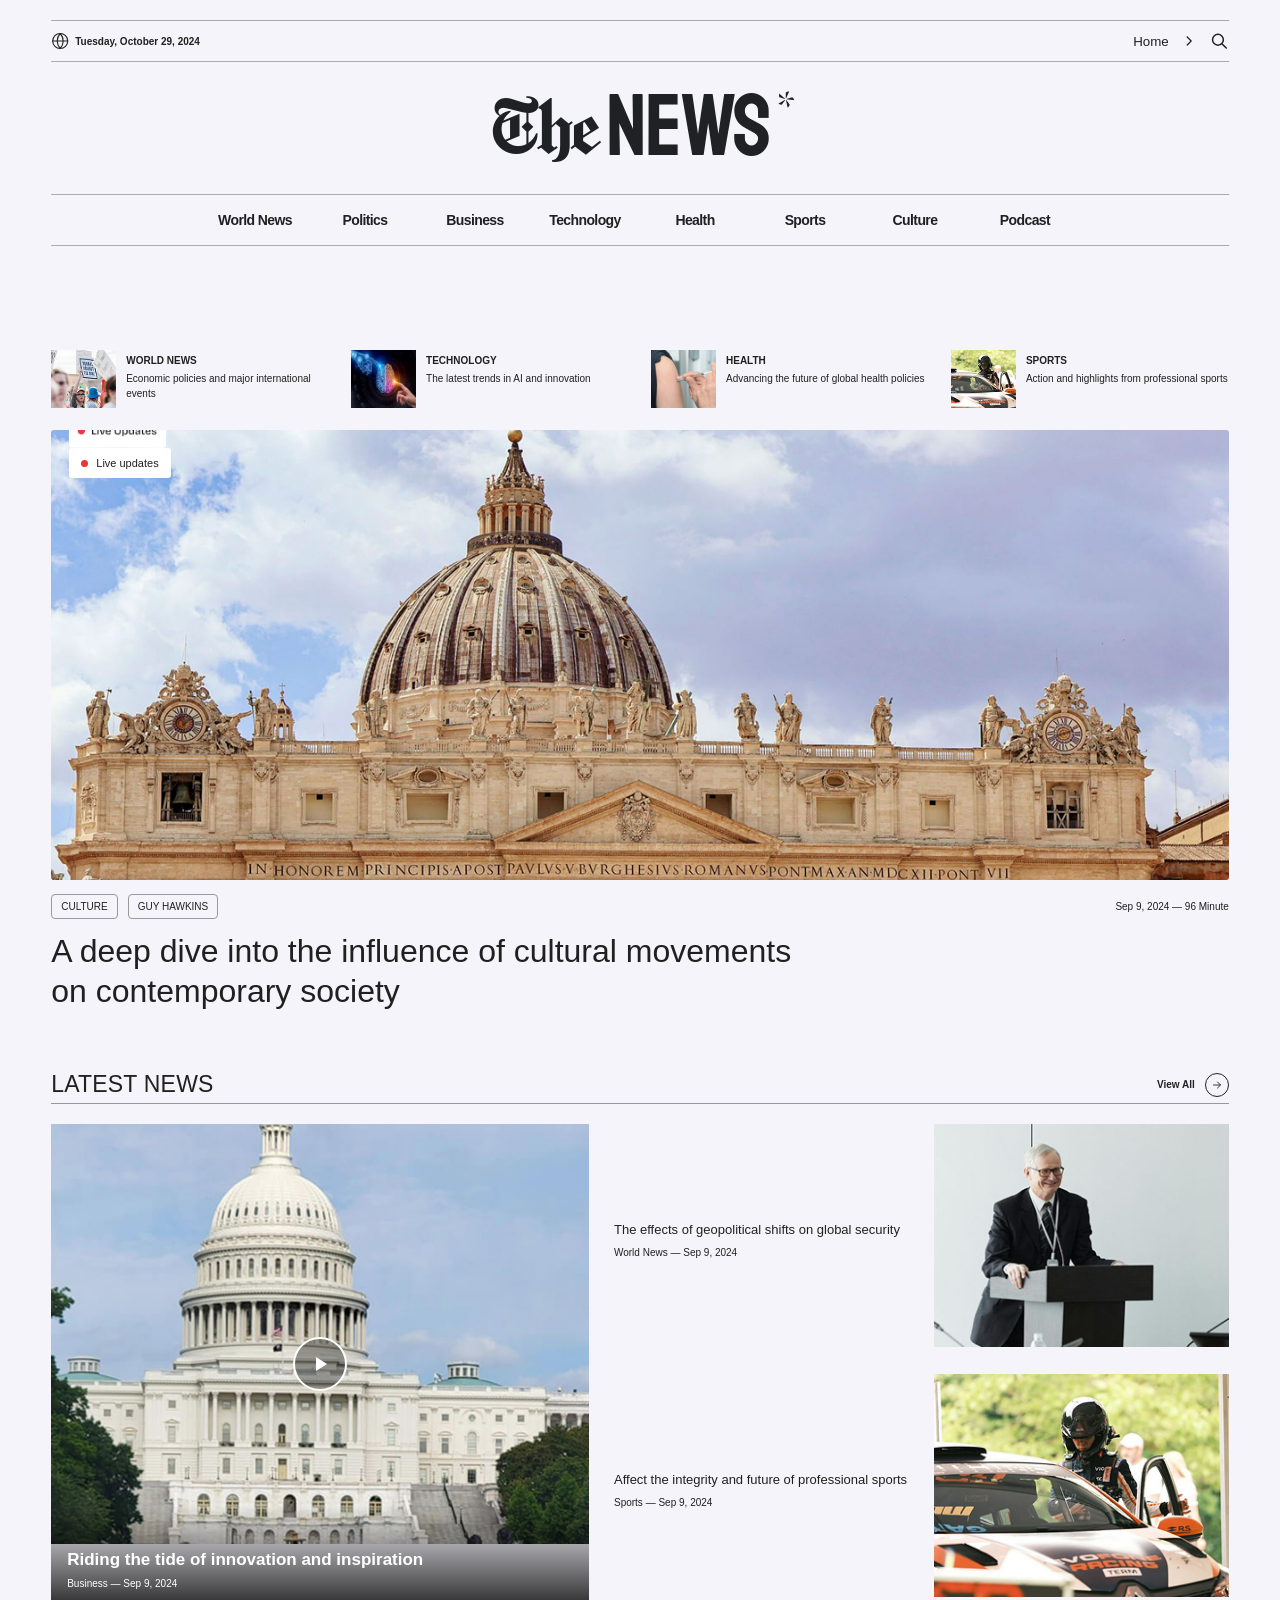
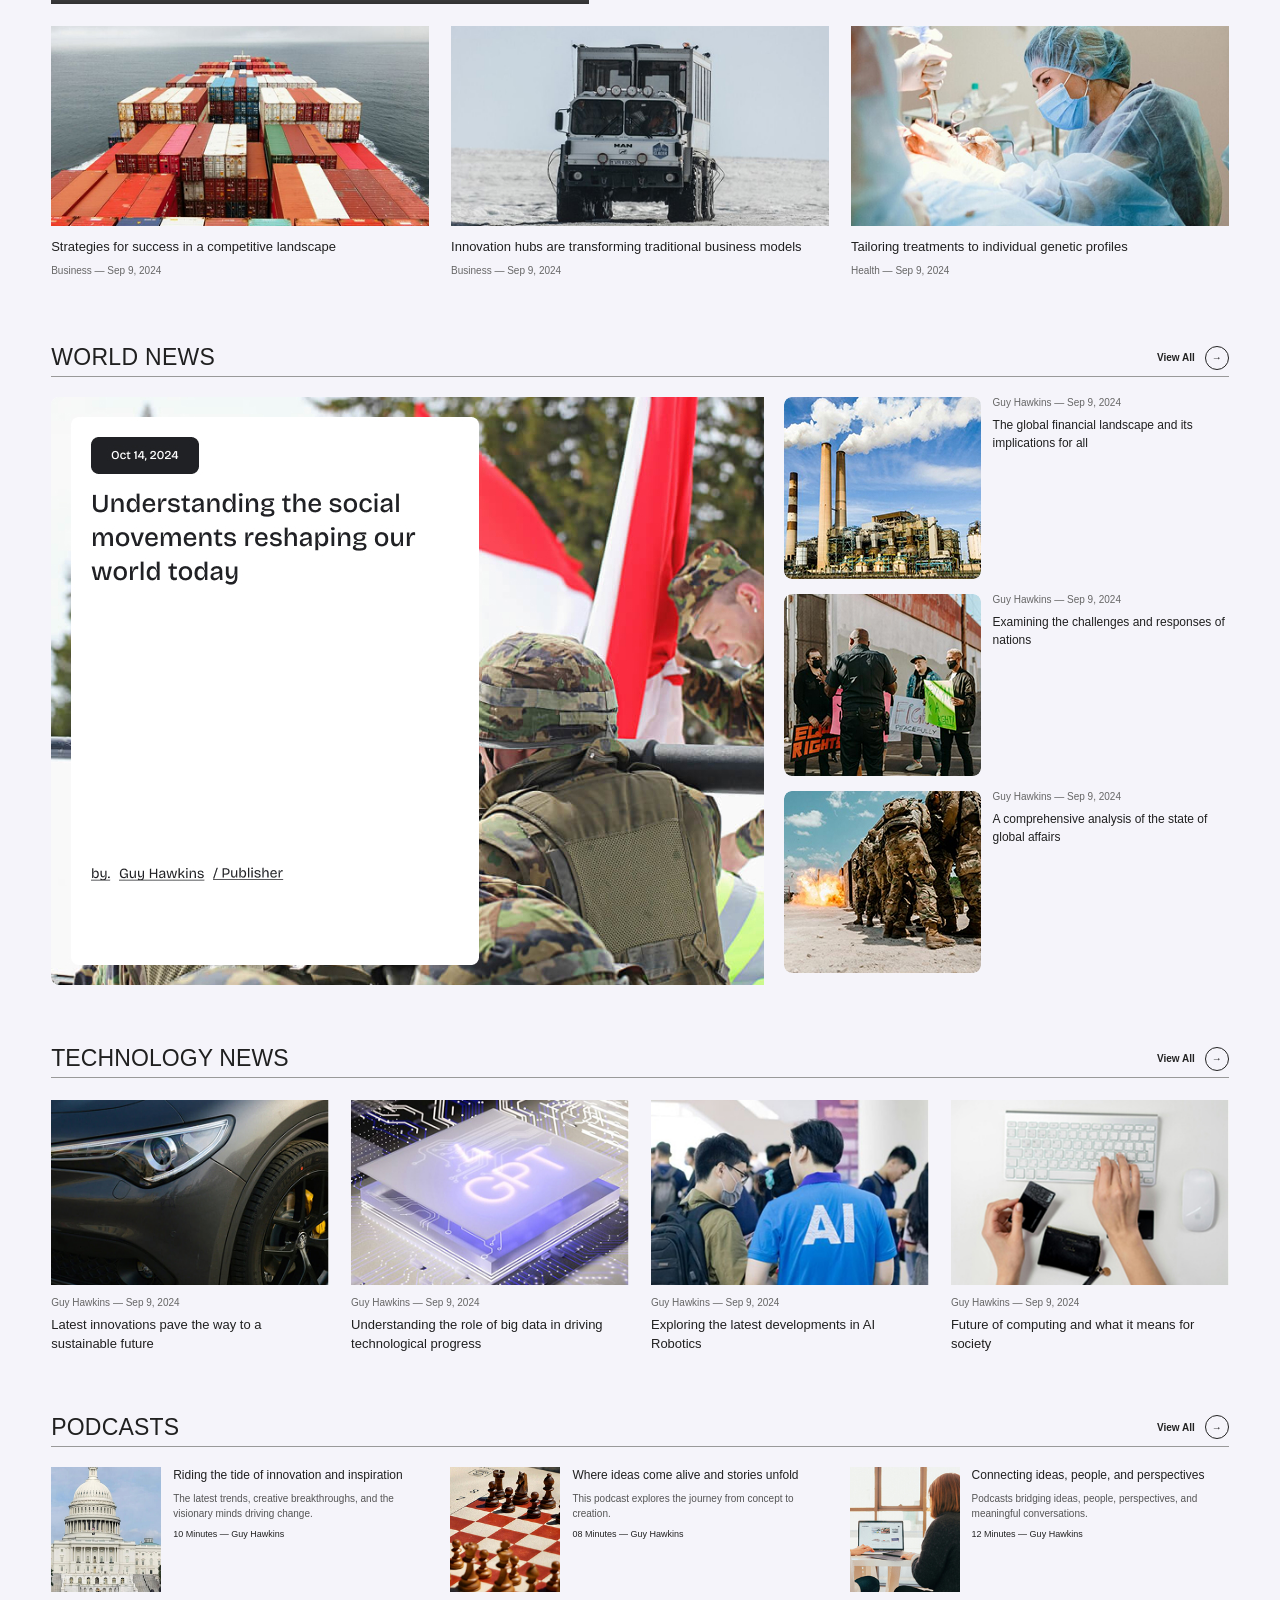
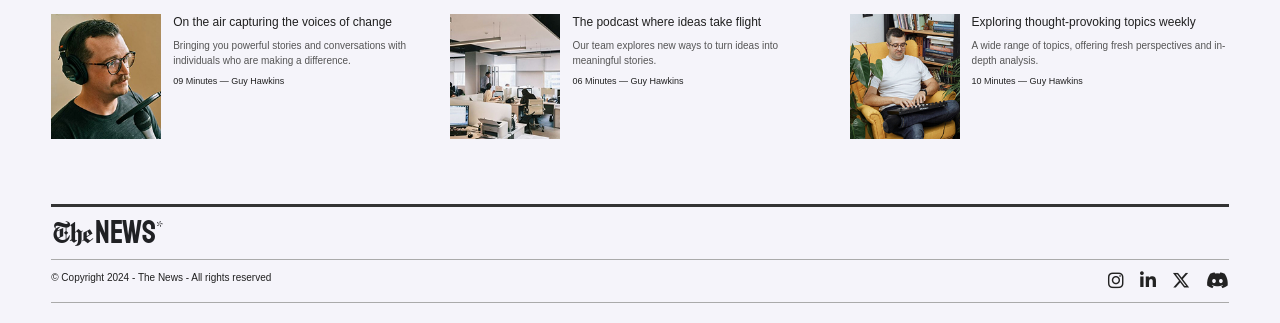
==== index.html @ a824d5b5 "Use semantic HTML elements throughout website" ====
<!DOCTYPE html>
<html lang="en">
<head>
    <meta charset="UTF-8">
    <meta name="viewport" content="width=device-width, initial-scale=1.0">
    <title>The News — Latest Stories</title>
    <link rel="stylesheet" href="style.css">
    <link rel="preconnect" href="https://fonts.googleapis.com">
    <link rel="preconnect" href="https://fonts.gstatic.com" crossorigin>
    <link href="https://fonts.googleapis.com/css2?family=Cormorant+Infant:ital,wght@0,300..700;1,300..700&family=Manufacturing+Consent&family=Staatliches&display=swap" rel="stylesheet">
    <link
    rel="stylesheet"
    href="https://cdnjs.cloudflare.com/ajax/libs/font-awesome/6.7.2/css/all.min.css"
>
</head>
<body>

    <!-- HEADER -->
    <header class="site-header">
        <div class="top-bar">
            <time class="date-info" datetime="2024-10-29">
    <svg
        xmlns="http://www.w3.org/2000/svg"
        width="18"
        height="18"
        viewBox="0 0 24 24"
        fill="none"
        stroke="currentColor"
        stroke-width="1.5"
        stroke-linecap="round"
        stroke-linejoin="round"
        aria-hidden="true"
    >
        <circle cx="12" cy="12" r="10"></circle>
        <path d="M2 12h20"></path>
        <path d="M12 2a15.3 15.3 0 0 1 4 10 15.3 15.3 0 0 1-4 10 15.3 15.3 0 0 1-4-10 15.3 15.3 0 0 1 4-10z"></path>
    </svg>
    <span>Tuesday, October 29, 2024</span>
</time>
         <div class="top-actions">
    <button class="menu-button" aria-label="Open menu">
        <span>Home</span>
    </button>

   <span class="action-arrow" aria-hidden="true">
    <svg
        xmlns="http://www.w3.org/2000/svg"
        width="16"
        height="16"
        viewBox="0 0 24 24"
        fill="none"
        stroke="currentColor"
        stroke-width="1.8"
        stroke-linecap="round"
        stroke-linejoin="round"
    >
        <path d="m9 18 6-6-6-6"></path>
    </svg>
</span>

   


<div class="search-container">
    <input type="checkbox" id="search-toggle" class="search-toggle">

    <label for="search-toggle" class="search-button" aria-label="Open or close search">
        <svg xmlns="http://www.w3.org/2000/svg"
             width="20" height="20" viewBox="0 0 24 24"
             fill="none" stroke="currentColor" stroke-width="1.8"
             stroke-linecap="round" stroke-linejoin="round"
             aria-hidden="true">
            <circle cx="10.5" cy="10.5" r="6.5"></circle>
            <path d="m15.5 15.5 5 5"></path>
        </svg>
    </label>

    <form class="search-form" action="https://www.google.com/search" method="get">
        <input type="search" name="q" placeholder="Search news..." required>
        <button type="submit">Search</button>
    </form>
</div>




</div>
        </div>
         <div class="logo">
    <a href="index.html" aria-label="The NEWS home">
        <span class="logo-the">The</span>
        <span class="logo-news">NEWS</span>
        <span class="logo-star" aria-hidden="true">*</span>
    </a>
</div>

<nav class="main-nav">
    <a href="worldnews.html">World News</a>
    <a href="politics.html">Politics</a>
    <a href="business.html">Business</a>
    <a href="technology.html">Technology</a>
    <a href="health.html">Health</a>
    <a href="sports.html">Sports</a>
    <a href="culture.html">Culture</a>
    <a href="podcast.html">Podcast</a>
    
</nav>
</header>

    <main class="page-container">

        <!-- CATEGORY SHORTCUTS -->
        <section class="category-strip">
            <a class="category-item" href="#">
                <img src="Images/66daa00a9ca7528191cd8a14_news-thumb-05.jpg" alt="World news">
                <div>
                    <h3>WORLD NEWS</h3>
                    <p>Economic policies and major international events</p>
                </div>
            </a>

            <a class="category-item" href="#">
                <img src="Images/e8696c24b7bc5a2d4348e6b1ec97bf339b0255cb (2).png" alt="Technology">
                <div>
                    <h3>TECHNOLOGY</h3>
                    <p>The latest trends in AI and innovation</p>
                </div>
            </a>

            <a class="category-item" href="#">
                <img src="Images/Frame 23 (3).jpg" alt="Health">
                <div>
                    <h3>HEALTH</h3>
                    <p>Advancing the future of global health policies</p>
                </div>
            </a>

            <a class="category-item" href="#">
                <img src="Images/66daa00a9ca7528191cd8a14_news-thumb-05.jpg.jpg" alt="Sports">
                <div>
                    <h3>SPORTS</h3>
                    <p>Action and highlights from professional sports</p>
                </div>
            </a>
        </section>

       
<!-- FEATURED STORY -->


<a href="./culturepage.html" class="featured-story-link">

    <article class="featured-story">

        <div class="hero-image">
            <img
                src="Images/66de9b19c334563cf4036aa2_news-main-14-p-2000.jpg.jpg"
                alt="St Peter's Basilica"
            >

            <span class="live-label">
                <i></i>
                Live updates
            </span>
        </div>

        <div class="story-meta">
            <span>CULTURE</span>
            <span>GUY HAWKINS</span>
            <span><time datetime="2024-09-09">Sep 9, 2024</time> — 96 Minute</span>
        </div>

        <h1>
            A deep dive into the influence of cultural movements
            on contemporary society
        </h1>

    </article>

</a>

        <!-- LATEST NEWS -->
        <section class="news-section">
            <header class="section-heading latest-news-heading">
                <h2>LATEST NEWS</h2>
      <a href="#" class="view-all">
    View All
    <span class="view-all-arrow" aria-hidden="true">
        <svg xmlns="http://www.w3.org/2000/svg"
             width="16"
             height="16"
             viewBox="0 0 24 24"
             fill="none"
             stroke="currentColor"
             stroke-width="1.8"
             stroke-linecap="round"
             stroke-linejoin="round">
            <path d="M5 12h14"></path>
            <path d="m13 6 6 6-6 6"></path>
        </svg>
    </span>
</a>
            </header>

            <div class="latest-layout">
               <article class="lead-story">
    <div class="lead-story-image">
        <img src="Images/66dafef1e887710287f915ae_podcast-thumb-03.jpg.jpg" alt="United States Capitol">

        <span class="video-play-icon" aria-label="Play video">
            <svg xmlns="http://www.w3.org/2000/svg"
                 width="24"
                 height="24"
                 viewBox="0 0 24 24"
                 fill="currentColor">
                <path d="M8 5v14l11-7z"></path>
            </svg>
        </span>
    </div>

    <div class="image-caption">
        <h3>Riding the tide of innovation and inspiration</h3>
        <p>Business — <time datetime="2024-09-09">Sep 9, 2024</time></p>
    </div>
</article>
                <div class="middle-stories">
                    <article>
                        <h3>The effects of geopolitical shifts on global security</h3>
                        <p>World News — <time datetime="2024-09-09">Sep 9, 2024</time></p>
                    </article>
                    <article>
                        <h3>Affect the integrity and future of professional sports</h3>
                        <p>Sports — <time datetime="2024-09-09">Sep 9, 2024</time></p>
                    </article>
                </div>

                <div class="side-stories">
                    <article>
                        <img src="Images/66da9dc10e3d938ff67d6973_news-thumb-01-p-500.jpg.jpg" alt="Political speaker">
                        <!-- <h3>Leadership and the future of public policy</h3> -->
                    </article>
                    <article>
                        <img src="Images/66da9dc10e3d938ff67d6973_news-thumb-01-p-500.jpg (1).jpg" alt="Motorsport">
                        <!-- <h3>Inside the world of professional racing</h3> -->
                    </article>
                </div>
            </div>

            <div class="three-stories">
                <article class="small-story">
                    <img src="Images/66da9f082769115a30bf4133_news-thumb-03-p-800.jpg.jpg" alt="Cargo ship">
                    <h3>Strategies for success in a competitive landscape</h3>
                    <p>Business — <time datetime="2024-09-09">Sep 9, 2024</time></p>
                </article>

                <article class="small-story">
                    <img src="Images/66da9f082769115a30bf4133_news-thumb-03-p-800.jpg (1).jpg" alt="Heavy vehicle">
                    <h3>Innovation hubs are transforming traditional business models</h3>
                    <p>Business — <time datetime="2024-09-09">Sep 9, 2024</time></p>
                </article>

                <article class="small-story">
                    <img src="Images/66da9f082769115a30bf4133_news-thumb-03-p-800.jpg (2).jpg" alt="Surgeon in an operating room">
                    <h3>Tailoring treatments to individual genetic profiles</h3>
                    <p>Health — <time datetime="2024-09-09">Sep 9, 2024</time></p>
                </article>
            </div>
        </section>

        <!-- WORLD NEWS -->
        <section class="news-section">
            <header class="section-heading world-news-heading">
                <h2>WORLD NEWS</h2>
                <a href="#" class="view-all">
    View All
    <span class="view-all-arrow">→</span>
</a>
            </header>

            <div class="world-layout">
                <article class="world-feature">
                    <img src="Images/67076a16bb0fa3c3787fccd0_news-thumb-19.jpg (2).jpg" alt="International news">
                    <!-- <div class="world-overlay"> -->
                        <!-- <span>Oct 14, 2024</span> -->
                        <!-- <h3>Understanding the social movements reshaping our world today</h3> -->
                        <!-- <p>By Guy Hawkins</p> -->
                    <!-- </div> -->
                </article>

                <div class="world-side">
                    <article>
                        <img src="Images/Frame 76.jpg" alt="Industrial economy">
                        <div>
                            <p>Guy Hawkins — <time datetime="2024-09-09">Sep 9, 2024</time></p>
                            <h3>The global financial landscape and its implications for all</h3>
                        </div>
                    </article>

                    <article>
                        <img src="Images/Frame 76 (1).jpg" alt="International leaders">
                        <div>
                            <p>Guy Hawkins — <time datetime="2024-09-09">Sep 9, 2024</time></p>
                            <h3>Examining the challenges and responses of nations</h3>
                        </div>
                    </article>

                    <article>
                        <img src="Images/Frame 76 (2).jpg" alt="Global affairs">
                        <div>
                            <p>Guy Hawkins — <time datetime="2024-09-09">Sep 9, 2024</time></p>
                            <h3>A comprehensive analysis of the state of global affairs</h3>
                        </div>
                    </article>
                </div>
            </div>
        </section>

        <!-- TECHNOLOGY -->
        <section class="news-section">
            <header class="section-heading technology-news-heading">
                <h2>TECHNOLOGY NEWS</h2>
                <a href="#" class="view-all">
    View All
    <span class="view-all-arrow">→</span>
</a>
            </header>

            <div class="technology-news-grid">
                <article class="small-story">
                    <img src="Images/Frame 92.jpg" alt="Electric car">
                    <p>Guy Hawkins — <time datetime="2024-09-09">Sep 9, 2024</time></p>
                    <h3>Latest innovations pave the way to a sustainable future</h3>
                </article>

                <article class="small-story">
                    <img src="Images/Frame 92 (1).jpg" alt="AI processor">
                    <p>Guy Hawkins — <time datetime="2024-09-09">Sep 9, 2024</time></p>
                    <h3>Understanding the role of big data in driving technological progress</h3>
                </article>

                <article class="small-story">
                    <img src="Images/Frame 92 (2).jpg" alt="Robotics team">
                    <p>Guy Hawkins — <time datetime="2024-09-09">Sep 9, 2024</time></p>
                    <h3>Exploring the latest developments in AI Robotics</h3>
                </article>

                <article class="small-story">
                    <img src="Images/Frame 92 (3).jpg" alt="Computer keyboard">
                    <p>Guy Hawkins — <time datetime="2024-09-09">Sep 9, 2024</time></p>
                    <h3>Future of computing and what it means for society</h3>
                </article>
            </div>
        </section>

        <!-- PODCASTS -->
        <section class="news-section">
            <header class="section-heading podcast-heading">
                <h2>PODCASTS</h2>
               <a href="#" class="view-all">
    View All
    <span class="view-all-arrow">→</span>
</a>
            </header>

            <div class="podcast-grid">
                <article class="podcast-card">
                    <img src="Images/66dafef1e887710287f915ae_podcast-thumb-03.jpg.jpg" alt="Podcast episode">
                    <div>
                        <h3>Riding the tide of innovation and inspiration</h3>
                        <p>The latest trends, creative breakthroughs, and the visionary minds driving change.</p>
                        <small>10 Minutes — Guy Hawkins</small>
                    </div>
                </article>

                <article class="podcast-card">
                    <img src="Images/66dafef1e887710287f915ae_podcast-thumb-03-p-500.jpg (2).jpg" alt="Chess board">
                    <div>
                        <h3>Where ideas come alive and stories unfold</h3>
                        <p>This podcast explores the journey from concept to creation.</p>
                        <small>08 Minutes — Guy Hawkins</small>
                    </div>
                </article>

                <article class="podcast-card">
                    <img src="Images/66dafef1e887710287f915ae_podcast-thumb-03-p-500.jpg (4).jpg" alt="Creative workspace">
                    <div>
                        <h3>Connecting ideas, people, and perspectives</h3>
                        <p>Podcasts bridging ideas, people, perspectives, and meaningful conversations.</p>
                        <small>12 Minutes — Guy Hawkins</small>
                    </div>
                </article>

                <article class="podcast-card">
                    <img src="Images/66dafef1e887710287f915ae_podcast-thumb-03-p-500.jpg (1).jpg" alt="Podcast presenter">
                    <div>
                        <h3>On the air capturing the voices of change</h3>
                        <p>Bringing you powerful stories and conversations with individuals who are making a difference.</p>
                        <small>09 Minutes — Guy Hawkins</small>
                    </div>
                </article>

                <article class="podcast-card">
                    <img src="Images/66dafef1e887710287f915ae_podcast-thumb-03-p-500.jpg (3).jpg" alt="Recording studio">
                    <div>
                        <h3>The podcast where ideas take flight</h3>
                        <p>Our team explores new ways to turn ideas into meaningful stories.</p>
                        <small>06 Minutes — Guy Hawkins</small>
                    </div>
                </article>

                <article class="podcast-card">
                    <img src="Images/66dafef1e887710287f915ae_podcast-thumb-03-p-500.jpg (5).jpg" alt="Person reading">
                    <div>
                        <h3>Exploring thought-provoking topics weekly</h3>
                        <p>A wide range of topics, offering fresh perspectives and in-depth analysis.</p>
                        <small>10 Minutes — Guy Hawkins</small>
                    </div>
                </article>
            </div>
        </section>

    </main>

    <!-- FOOTER -->
    <footer class="site-footer">
        <a href="index.html" class="footer-logo" aria-label="The NEWS home"><span class="logo-the">The</span><span class="logo-news">NEWS</span><span class="logo-star" aria-hidden="true">*</span></a>
        <div class="footer-bottom">
            <p>© Copyright 2024 - The News - All rights reserved</p>
          <nav class="social-links" aria-label="Social media">
    <a href="https://www.instagram.com/" target="_blank" rel="noopener noreferrer" aria-label="Instagram">
        <i class="fa-brands fa-instagram"></i>
    </a>

    <a href="https://www.linkedin.com/" target="_blank" rel="noopener noreferrer" aria-label="LinkedIn">
        <i class="fa-brands fa-linkedin-in"></i>
    </a>

    <a href="https://x.com/" target="_blank" rel="noopener noreferrer" aria-label="Twitter">
        <i class="fa-brands fa-x-twitter"></i>
    </a>

    <a href="https://discord.com/" target="_blank" rel="noopener noreferrer" aria-label="Discord">
        <i class="fa-brands fa-discord"></i>
    </a>
</nav>
    </footer>

</body>
</html>
---- style.css ----
* {
    box-sizing: border-box;
    margin: 0;
    padding: 0;
}

body {
    background: #f5f4fa;
    color: #202020;
    font-family: Arial, Helvetica, sans-serif;
    font-size: 12px;
}

a {
    color: inherit;
    text-decoration: none;
}

img {
    display: block;
    width: 100%;
    object-fit: cover;
    transition: transform 0.4s ease;
}

img:hover {
    transform: scale(1.08);
}

.hero-image,
.world-feature,
.big-story,
.small-story,
.latest-news-grid img,
.technology-news-grid img,
.podcast-card img {
    overflow: hidden;
}


.site-header,
.page-container,
.site-footer {
    width: 92%;
    max-width: 1330px;
    margin-left: auto;
    margin-right: auto;
}

/* HEADER */

.site-header {
    position: fixed;
    top: 0;
    left: 50%;
    transform: translateX(-50%);
    z-index: 1000;
    background: #f5f4fa;
}

.top-bar {
    height: 27px;
    border-bottom: 1px solid #aaa;
    display: flex;
    align-items: center;
    justify-content: space-between;
    font-size: 10px;
    margin-top: 20px;
    border-top: 1px solid  #aaa;
    /* padding: 25px; */
    padding-top: 20px;
    padding-bottom: 20px;
}

.date-info {
    display: inline-flex;
    align-items: center;
    gap: 6px;
    width: 176px;
    height: 14px;
    font-weight: 700;
}

.date-info svg {
    flex-shrink: 0;
}

.top-actions {
    display: flex;
    align-items: center;
    gap: 12px;
}

.menu-button,
.search-button {
    display: inline-flex;
    align-items: center;
    justify-content: center;
    gap: 6px;
    padding: 0;
    border: none;
    background: transparent;
    color: inherit;
    cursor: pointer;
    height: 23px;
    /* width: 69px; */
}

.action-arrow {
    display: inline-flex;
    align-items: center;
    justify-content: center;
}

/* Flip the search icon to face the opposite side */
.search-button svg {
    transform: scaleX(1);
    display: block;
}
.top-links {
    display: flex;
    align-items: center;
    gap: 15px;
}

.logo {
    min-height: 125px;
    display: flex;
    align-items: center;
    justify-content: center;
    padding: 20px 0 24px;
}

.logo a {
    display: inline-flex;
    align-items: center;
    justify-content: center;
    gap: 9px;
    color: #202124;
    text-decoration: none;
    white-space: nowrap;
    line-height: 1;
}

.logo-the {
    font-family: "Manufacturing Consent", system-ui;
    font-size: 88px;
    font-weight: 400;
    font-style: normal;
    letter-spacing: -4px;
}

.logo-news {
    font-family: "Staatliches", sans-serif;
    font-size: 88px;
    font-weight: 400;
    font-style: normal;
    letter-spacing: -1.5px;
}

.logo-star {
    align-self: flex-start;
    margin: 4px 0 0 -3px;
    font-family: "Cormorant Infant", serif;
    font-weight: 400;
    font-style: normal;
    font-size: 43px;
    line-height: 1;
}

.footer-logo span {
    font-size: 18px;
}

.view-all {
    display: inline-flex;
    align-items: center;
    gap: 10px;
    color: #222;
    text-decoration: none;
    font-size: 13px;
    font-weight: 600;
}

.view-all-arrow {
    width: 24px;
    height: 24px;
    border: 1px solid #222;
    border-radius: 50%;
    display: inline-flex;
    align-items: center;
    justify-content: center;
    flex-shrink: 0;
    transition: background-color 0.3s ease, color 0.3s ease;
}

.view-all-arrow svg {
    width: 12px;
    height: 12px;
}

.view-all:hover .view-all-arrow {
    background-color: #222;
    color: #fff;
}
.main-nav {
    height: 35px;
    display: flex;
    justify-content: center;
    align-items: center;
    /* gap: 26px; */
    border-top: 1px solid #aaa;
    border-bottom: 1px solid #aaa;
    font-size: 18px;
    padding: 25px;
}


.main-nav a {
    display: flex;
    align-items: center;
    justify-content: center;

    width: 110px;
    height: 45px;
    font-weight: bold;
    font-size: 14px;
    text-align: center;
    text-decoration: none;
    vertical-align: middle;
    white-space: nowrap;
    letter-spacing: -0.6px;
}

.main-nav a:hover,
.section-heading a:hover {
    text-decoration: underline;
}

.main-nav a.active {
    color: #e53935;
}

/* MAIN CONTENT */



.category-strip {
    display: grid;
    grid-template-columns: repeat(4, minmax(0, 1fr));
    gap: 22px;
    margin-bottom: 22px;
    margin-top: 350px;
}

.category-item {
    display: flex;
    align-items: flex-start;
    gap: 10px;
}

.category-item img {
    width: 65px;
    height: 58px;
    flex-shrink: 0;
}

.category-item h3 {
    font-size: 10px;
    margin: 5px 0;
}

.category-item p {
    font-size: 10px;
    line-height: 1.5;
}

/* FEATURED STORY */

.hero-image {
    position: relative;
}

.hero-image > img {
    height: 450px;
    border-radius: 3px;
}

.live-label {
    position: absolute;
    top: 18px;
    left: 18px;
    background: white;
    padding: 9px 12px;
    border-radius: 3px;
    font-size: 11px;
}

.live-label i {
    display: inline-block;
    width: 7px;
    height: 7px;
    background: #ed3434;
    border-radius: 50%;
    margin-right: 5px;
}

.story-meta {
    display: flex;
    align-items: center;
    gap: 10px;
    margin-top: 14px;
    font-size: 10px;
}

.story-meta span:nth-child(1),
.story-meta span:nth-child(2) {
    border: 1px solid #999;
    padding: 6px 9px;
    border-radius: 4px;
}

.story-meta span:last-child {
    margin-left: auto;
}

.featured-story h1 {
    max-width: 750px;
    margin-top: 12px;
    font-size: clamp(23px, 2.5vw, 36px);
    font-weight: 500;
    line-height: 1.25;
}

/* SECTION HEADINGS */

.news-section {
    margin-top: 55px;
}

.section-heading {
    min-height: 38px;
    display: flex;
    align-items: center;
    justify-content: space-between;
    border-bottom: 1px solid #999;
    margin-bottom: 20px;
}

.section-heading h2 {
    font-size: 23px;
    font-weight: 500;
}

.section-heading a {
    font-size: 10px;
}

/* Each homepage heading can be styled independently */

.latest-news-heading h2 {
    letter-spacing: 0.2px;
}

.world-news-heading h2 {
    letter-spacing: 0.3px;
}

.technology-news-heading h2 {
    letter-spacing: 0.1px;
}

.podcast-heading h2 {
    letter-spacing: 0.2px;
}

/* LATEST NEWS LAYOUT */

.latest-layout {
    display: grid;
    grid-template-columns: 1.55fr 0.85fr 0.85fr;
    gap: 25px;
}

.lead-story {
    position: relative;
    min-height: 320px;
    overflow: hidden;
}

.lead-story > img {
    display: block;
    height: 490px;
    width: 628px;
    border-radius: 3px;
    object-fit: cover;
}

.video-play-icon {
    position: absolute;
    top: 50%;
    left: 50%;
    transform: translate(-50%, -50%);
    width: 54px;
    height: 54px;
    border: 2px solid #fff;
    border-radius: 50%;
    background: rgba(0, 0, 0, 0.35);
    color: #fff;
    display: flex;
    align-items: center;
    justify-content: center;
    padding: 0;
    box-sizing: border-box;
    pointer-events: none;
    transition: background-color 0.3s ease, border-color 0.3s ease;
}

.video-play-icon svg {
    display: block;
    width: 24px;
    height: 24px;
    margin: 0;
}

.lead-story-image:hover .video-play-icon {
    background: #e60000;
    border-color: #e60000;
    color: #fff;
}

.image-caption {
    position: absolute;
    bottom: 0;
    left: 0;
    width: 100%;
    padding: 45px 16px 15px;
    color: white;
    background: linear-gradient(transparent, rgba(0, 0, 0, 0.8));
}

.image-caption h3 {
    font-size: 17px;
}

.image-caption p {
    margin-top: 8px;
    font-size: 10px;
}

.middle-stories,
.side-stories {
    display: flex;
    flex-direction: column;
    gap: 20px;
}

.middle-stories article {
    display: flex;
    flex-direction: column;
    justify-content: center;
    flex: 1;
}

.middle-stories h3,
.side-stories h3 {
    font-size: 13px;
    font-weight: 500;
    line-height: 1.5;
}

.middle-stories p {
    font-size: 10px;
    margin-top: 8px;
}

.side-stories article img {
    /* height: 145px; */
    margin-bottom: 7px;
}

.three-stories,
.technology-news-grid {
    display: grid;
    grid-template-columns: repeat(3, minmax(0, 1fr));
    gap: 22px;
    margin-top: 22px;
}

.small-story img {
    height: 200px;
    margin-bottom: 12px;
}

.small-story h3 {
    font-size: 13px;
    line-height: 1.45;
    font-weight: 500;
}

.small-story p {
    margin: 8px 0;
    color: #666;
    font-size: 10px;
}

/* WORLD NEWS */

.page-container {
    margin-top: 300px;
}

.world-layout {
    display: grid;
    grid-template-columns: 1.6fr 1fr;
    gap: 20px;
}

.world-feature {
    position: relative;
    min-height: 390px;
}

.world-feature > img {
    height: 588px;
    width: 821px;
    border-radius: 8px;

}

.world-overlay {
    position: absolute;
    top: 6%;
    bottom: 6%;
    left: 3%;
    width: 45%;
    padding: 20px;
    background: #fff;
    display: flex;
    flex-direction: column;
    align-items: flex-start;
}

.world-overlay > span {
    background: #222;
    color: white;
    padding: 8px;
    margin-bottom: 15px;
    font-size: 10px;
}

.world-overlay h3 {
    font-size: 19px;
    line-height: 1.4;
    font-weight: 500;
}

.world-overlay p {
    margin-top: auto;
    font-size: 10px;
    text-decoration: underline;
}

.world-side {
    display: flex;
    flex-direction: column;
    gap: 15px;
    /* width: 197px; */
    /* height: 182px; */
}

.world-side article {
    display: flex;
    grid-template-columns: 120px 1fr;
    gap: 12px;
    align-items: start;
}

.world-side img {
    width: 197px;
    height: 182px;
    border-radius: 8px;
}

.world-side p {
    color: #666;
    font-size: 10px;
    margin-bottom: 8px;
    
}

.world-side h3 {
    font-size: 12px;
    line-height: 1.5;
    font-weight: 500;
}

/* TECHNOLOGY */

.technology-news-grid {
    grid-template-columns: repeat(4, minmax(0, 1fr));
}

.technology-news-grid .small-story img {
    height: 185px;
}

/* PODCASTS */

.podcast-grid {
    display: grid;
    grid-template-columns: repeat(3, minmax(0, 1fr));
    gap: 22px 20px;
}

.podcast-card {
    display: grid;
    grid-template-columns: 110px 1fr;
    gap: 12px;
    align-items: start;
}

.podcast-card img {
    height: 125px;
}

.podcast-card h3 {
    font-size: 12px;
    font-weight: 500;
    line-height: 1.4;
}

.podcast-card p {
    font-size: 10px;
    color: #555;
    line-height: 1.5;
    margin-top: 7px;
}

.podcast-card small {
    display: block;
    margin-top: 8px;
    font-size: 9px;
}

/* FOOTER */

.site-footer {
    margin-top: 65px;
    border-top: 3px solid #333;
    padding-top: 10px;
    padding-bottom: 20px;
}

.footer-logo {
    display: inline-flex;
    align-items: center;
    gap: 3px;
    color: #202124;
    line-height: 1;
    padding-bottom: 10px;
}

.footer-logo .logo-the {
    font-family: "Manufacturing Consent", system-ui;
    font-size: 32px;
    font-weight: 400;
    font-style: normal;
    letter-spacing: -1px;
}

.footer-logo .logo-news {
    font-family: "Staatliches", sans-serif;
    font-size: 32px;
    font-weight: 400;
    font-style: normal;
    letter-spacing: -0.5px;
}

.footer-logo .logo-star {
    align-self: flex-start;
    font-family: "Cormorant Infant", serif;
    font-weight: 400;
    font-style: normal;
    font-size: 16px;
    line-height: 1;
    margin: 2px 0 0 -2px;
}

.footer-bottom {
    border-top: 1px solid #aaa;
    padding-top: 12px;
    display: flex;
    justify-content: space-between;
    font-size: 10px;
    border-bottom: 1px solid #aaa;
    padding-bottom: 12px;
}

/* TABLET */

@media (max-width: 1000px) {
    .page-container {
        margin-top: 190px;
    }

    .main-nav {
        gap: 13px;
    }

    .category-strip {
        grid-template-columns: repeat(2, minmax(0, 1fr));
    }

    .latest-layout {
        grid-template-columns: 1fr 1fr;

    }

    .side-stories {
        grid-column: 1 / -1;
        display: grid;
        grid-template-columns: repeat(2, minmax(0, 1fr));
    }

    .world-layout {
        grid-template-columns: 1fr;
    }

    .world-side {
        display: grid;
        grid-template-columns: repeat(3, minmax(0, 1fr));
    }

    .world-side article {
        grid-template-columns: 1fr;
    }

    .three-stories {
        grid-template-columns: repeat(3, minmax(0, 1fr));
    }

    .technology-news-grid {
        grid-template-columns: repeat(2, minmax(0, 1fr));
    }

    .podcast-grid {
        grid-template-columns: repeat(2, minmax(0, 1fr));
    }
}

/* MOBILE */

@media (max-width: 600px) {
    .site-header {
        width: 94%;
    }

    .logo {
        min-height: 75px;
        padding: 12px 0 16px;
    }

    .logo a {
        gap: 5px;
    }

    .logo-the,
    .logo-news {
        font-size: clamp(35px, 8vw, 48px);
    }

    .logo-the {
        letter-spacing: -2px;
    }

    .logo-news {
        letter-spacing: -1px;
    }

    .logo-star {
        font-size: 23px;
        margin-top: 2px;
        margin-left: -2px;
    }

    .main-nav {
        height: auto;
        padding: 12px 0;
        gap: 12px;
        flex-wrap: wrap;
        font-size: 10px;
    }

    .page-container {
        width: 92%;
        margin-top: 175px;
    }

    .category-strip {
        grid-template-columns: 1fr 1fr;
        gap: 15px;
    }

    .category-item {
        gap: 7px;
    }

    .category-item img {
        width: 48px;
        height: 48px;
    }

    .hero-image > img {
        height: 240px;
    }

    .featured-story h1 {
        font-size: 24px;
    }

    .section-heading h2 {
        font-size: 19px;
    }

    .latest-layout,
    .three-stories,
    .technology-news-grid,
    .podcast-grid {
        grid-template-columns: 1fr;
    }

    .middle-stories {
        gap: 18px;
    }

    .middle-stories article {
        min-height: 80px;
    }

    .side-stories {
        display: grid;
        grid-template-columns: 1fr 1fr;
    }

    .world-feature,
    .world-feature > img {
        min-height: 300px;
        height: 300px;
    }

    .world-overlay {
        width: 58%;
        padding: 12px;
    }

    .world-overlay h3 {
        font-size: 15px;
    }

    .world-side {
        display: flex;
    }

    .world-side article {
        grid-template-columns: 100px 1fr;
    }

    .world-side img {
        height: 100px;
    }

    .small-story img,
    .technology-news-grid .small-story img {
        height: 230px;
    }

    .podcast-card {
        grid-template-columns: 105px 1fr;
    }

    .podcast-card img {
        height: 110px;
    }

    .footer-bottom {
        gap: 15px;
        flex-wrap: wrap;
    }
}
.social-links {
    display: flex;
    align-items: center;
    gap: 16px;
}

.social-links a {
    color: #222;
    text-decoration: none;
    font-size: 18px;
    display: inline-flex;
    align-items: center;
    justify-content: center;
    transition: color 0.3s ease, transform 0.3s ease;
}

.social-links a:hover {
    color: #777;
    transform: translateY(-2px);
}

/* WORLD NEWS STYLING */

.world-grid {
    display: grid;
    grid-template-columns: repeat(3, minmax(0, 1fr));
    gap: 25px;
}

.world-grid .small-story img {
    width: 100%;
    height: 220px;
    object-fit: cover;
    display: block;
}

@media (max-width: 768px) {
    .world-grid {
        grid-template-columns: repeat(2, minmax(0, 1fr));
    }
}

@media (max-width: 500px) {
    .world-grid {
        grid-template-columns: 1fr;
    }
}

/* POLITICS STYLING */

/* POLITICS PAGE */

.politics-page {
    padding-top: 30px;
}

.politics-content-section {
    margin-bottom: 50px;
}

.politics-section-heading {
    border-bottom: 1px solid #222;
    margin-bottom: 25px;
    padding-bottom: 15px;
}

.politics-section-heading h2 {
    margin: 0;
    font-size: 28px;
    font-weight: 700;
}

.politics-grid {
    display: grid;
    grid-template-columns: repeat(3, minmax(0, 1fr));
    gap: 25px;
}

.politics-story {
    min-width: 0;
    overflow: hidden;
}

.politics-story img {
    display: block;
    width: 100%;
    height: 220px;
    object-fit: cover;
    transition: transform 0.4s ease;
}

.politics-story:hover img {
    transform: scale(1.05);
}

.politics-story p {
    margin: 14px 0 8px;
    color: #777;
    font-size: 12px;
}

.politics-story h3 {
    margin: 0;
    font-size: 18px;
    line-height: 1.4;
}

/* TABLET */
@media (max-width: 768px) {
    .politics-grid {
        grid-template-columns: repeat(2, minmax(0, 1fr));
    }
}

/* MOBILE */
@media (max-width: 500px) {
    .politics-grid {
        grid-template-columns: 1fr;
    }
}

/* BUSINESS STYLING */

.business-page {
    padding-top: 30px;
}

.business-content-section {
    margin-bottom: 50px;
}

.business-section-heading {
    border-bottom: 1px solid #222;
    margin-bottom: 25px;
    padding-bottom: 15px;
}

.business-section-heading h2 {
    margin: 0;
    font-size: 28px;
    font-weight: 700;
}

.business-grid {
    display: grid;
    grid-template-columns: repeat(3, minmax(0, 1fr));
    gap: 25px;
}

.business-story {
    min-width: 0;
    overflow: hidden;
}

.business-story img {
    display: block;
    width: 100%;
    height: 220px;
    object-fit: cover;
    transition: transform 0.4s ease;
}

.business-story:hover img {
    transform: scale(1.05);
}

.business-story p {
    margin: 14px 0 8px;
    color: #777;
    font-size: 12px;
}

.business-story h3 {
    margin: 0;
    font-size: 18px;
    line-height: 1.4;
}

@media (max-width: 768px) {
    .business-grid {
        grid-template-columns: repeat(2, minmax(0, 1fr));
    }
}

@media (max-width: 500px) {
    .business-grid {
        grid-template-columns: 1fr;
    }
}

/* TECHNOLOGY STYLING */

.technology-page {
    padding-top: 30px;
}

.technology-content-section {
    margin-bottom: 50px;
}

.technology-section-heading {
    border-bottom: 1px solid #222;
    margin-bottom: 25px;
    padding-bottom: 15px;
}

.technology-section-heading h2 {
    margin: 0;
    font-size: 28px;
    font-weight: 700;
}

.technology-grid {
    display: grid;
    grid-template-columns: repeat(3, minmax(0, 1fr));
    gap: 25px;
}

.technology-story {
    min-width: 0;
    overflow: hidden;
}

.technology-story img {
    display: block;
    width: 100%;
    height: 220px;
    object-fit: cover;
    transition: transform 0.4s ease;
}

.technology-story:hover img {
    transform: scale(1.05);
}

.technology-story p {
    margin: 14px 0 8px;
    color: #777;
    font-size: 12px;
}

.technology-story h3 {
    margin: 0;
    font-size: 18px;
    line-height: 1.4;
}

@media (max-width: 768px) {
    .technology-grid {
        grid-template-columns: repeat(2, minmax(0, 1fr));
    }
}

@media (max-width: 500px) {
    .technology-grid {
        grid-template-columns: 1fr;
    }
}

/* HEALTH STYLING */

.health-page {
    padding-top: 30px;
}

.health-content-section {
    margin-bottom: 50px;
}

.health-section-heading {
    border-bottom: 1px solid #222;
    margin-bottom: 25px;
    padding-bottom: 15px;
}

.health-section-heading h2 {
    margin: 0;
    font-size: 28px;
    font-weight: 700;
}

.health-grid {
    display: grid;
    grid-template-columns: repeat(3, minmax(0, 1fr));
    gap: 25px;
}

.health-story {
    min-width: 0;
    overflow: hidden;
}

.health-story img {
    display: block;
    width: 100%;
    height: 220px;
    object-fit: cover;
    transition: transform 0.4s ease;
}

.health-story:hover img {
    transform: scale(1.05);
}

.health-story p {
    margin: 14px 0 8px;
    color: #777;
    font-size: 12px;
}

.health-story h3 {
    margin: 0;
    font-size: 18px;
    line-height: 1.4;
}

@media (max-width: 768px) {
    .health-grid {
        grid-template-columns: repeat(2, minmax(0, 1fr));
    }
}

@media (max-width: 500px) {
    .health-grid {
        grid-template-columns: 1fr;
    }
}

/* SPORT STYLING */

.sports-page {
    padding-top: 30px;
}

.sports-content-section {
    margin-bottom: 50px;
}

.sports-section-heading {
    border-bottom: 1px solid #222;
    margin-bottom: 25px;
    padding-bottom: 15px;
}

.sports-section-heading h2 {
    margin: 0;
    font-size: 28px;
    font-weight: 700;
}

.sports-grid {
    display: grid;
    grid-template-columns: repeat(3, minmax(0, 1fr));
    gap: 25px;
}

.sports-story {
    min-width: 0;
    overflow: hidden;
}

.sports-story img {
    display: block;
    width: 100%;
    height: 220px;
    object-fit: cover;
    transition: transform 0.4s ease;
}

.sports-story:hover img {
    transform: scale(1.05);
}

.sports-story p {
    margin: 14px 0 8px;
    color: #777;
    font-size: 12px;
}

.sports-story h3 {
    margin: 0;
    font-size: 18px;
    line-height: 1.4;
}

@media (max-width: 768px) {
    .sports-grid {
        grid-template-columns: repeat(2, minmax(0, 1fr));
    }
}

@media (max-width: 500px) {
    .sports-grid {
        grid-template-columns: 1fr;
    }
}

/* CULTURE STYLING */

.culture-page {
    padding-top: 30px;
}

.culture-content-section {
    margin-bottom: 50px;
}

.culture-section-heading {
    border-bottom: 1px solid #222;
    margin-bottom: 25px;
    padding-bottom: 15px;
}

.culture-section-heading h2 {
    margin: 0;
    font-size: 28px;
    font-weight: 700;
}

.culture-grid {
    display: grid;
    grid-template-columns: repeat(3, minmax(0, 1fr));
    gap: 25px;
}

.culture-story {
    min-width: 0;
    overflow: hidden;
}

.culture-story img {
    display: block;
    width: 100%;
    height: 220px;
    object-fit: cover;
    transition: transform 0.4s ease;
}

.culture-story:hover img {
    transform: scale(1.05);
}

.culture-story p {
    margin: 14px 0 8px;
    color: #777;
    font-size: 12px;
}

.culture-story h3 {
    margin: 0;
    font-size: 18px;
    line-height: 1.4;
}

@media (max-width: 768px) {
    .culture-grid {
        grid-template-columns: repeat(2, minmax(0, 1fr));
    }
}

@media (max-width: 500px) {
    .culture-grid {
        grid-template-columns: 1fr;
    }
}

/* PODCAST STYLING */

.podcast-page {
    padding-top: 30px;
}

.podcast-content-section {
    margin-bottom: 50px;
}

.podcast-section-heading {
    border-bottom: 1px solid #222;
    margin-bottom: 25px;
    padding-bottom: 15px;
}

.podcast-section-heading h2 {
    margin: 0;
    font-size: 28px;
    font-weight: 700;
}

.podcast-page .podcast-grid {
    display: grid;
    grid-template-columns: repeat(3, minmax(0, 1fr));
    gap: 25px;
}

.podcast-story {
    min-width: 0;
    overflow: hidden;
}

.podcast-story img {
    display: block;
    width: 100%;
    height: 220px;
    object-fit: cover;
    transition: transform 0.4s ease;
}

.podcast-story:hover img {
    transform: scale(1.05);
}

.podcast-story p {
    margin: 14px 0 8px;
    color: #777;
    font-size: 12px;
}

.podcast-story h3 {
    margin: 0;
    font-size: 18px;
    line-height: 1.4;
}

@media (max-width: 768px) {
    .podcast-grid {
        grid-template-columns: repeat(2, minmax(0, 1fr));
    }
}

@media (max-width: 500px) {
    .podcast-grid {
        grid-template-columns: 1fr;
    }
}


/* Search icon and hidden search field */
.search-container {
    position: relative;
    display: inline-flex;
    align-items: center;
}

.search-container .search-toggle {
    position: absolute;
    width: 1px;
    height: 1px;
    overflow: hidden;
    opacity: 0;
}

.search-container .search-button {
    display: inline-flex;
    align-items: center;
    justify-content: center;
    cursor: pointer;
}

.search-container .search-form {
    display: none !important;
    position: absolute;
    top: calc(100% + 10px);
    right: 0;
    z-index: 1000;
    gap: 8px;
    padding: 10px;
    background: #fff;
    border: 1px solid #ddd;
    box-shadow: 0 4px 12px rgba(0, 0, 0, 0.12);
}

.search-container .search-toggle:checked ~ .search-form {
    display: flex !important;
}

.search-container .search-form input {
    width: 220px;
    padding: 10px;
    border: 1px solid #ccc;
    font: inherit;
}

.search-container .search-form button {
    padding: 10px 14px;
    border: none;
    background: #e53935;
    color: #fff;
    cursor: pointer;
}

.featured-story-link {
    display: block;
    color: inherit;
    text-decoration: none;
    cursor: pointer;
}

.featured-story-link:hover {
    color: inherit;
}

.featured-story-link .featured-story h1 {
    color: inherit;
}

/* Culture article hero image with author details below it */
.culture-page-story {
    margin-top: 40px;
    padding-top: 20px;
}

.culture-page-story .hero-image {
    position: relative;
    width: 100%;
    max-width: 1100px;
    margin: 250px auto 0;
    overflow: hidden;
    border-radius: 3px;
}

.culture-page-story .hero-image > img {
    display: block;
    width: 100%;
    height: 500px;
    object-fit: cover;
    object-position: center;
    border-radius: 3px;
}

.culture-page-story .hero-text {
    width: 100%;
    max-width: 1100px;
    margin: 14px auto 0;
    display: flex;
    flex-direction: column;
    align-items: flex-start;
    gap: 10px;
    color: #202020;
}

.culture-page-story .author-info,
.culture-page-story .article-date {
    display: flex;
    align-items: center;
    gap: 8px;
}

.culture-page-story .author-pic {
    display: block;
    width: 32px;
    height: 32px;
    border-radius: 50%;
    object-fit: cover;
    flex-shrink: 0;
}

.culture-page-story .author-pic:hover {
    transform: none;
}

.culture-page-story .author-info h2 {
    margin: 0;
    font-size: 14px;
    font-weight: 700;
}

.culture-page-story .article-date svg {
    display: block;
    width: 16px;
    height: 16px;
    flex-shrink: 0;
}

.culture-page-story .article-date p {
    margin: 0;
    font-size: 13px;
}

/* CULTURE ARTICLE */
.culture-article {
    width: 100%;
    max-width: 1100px;
    margin: 60px auto 80px;
    box-sizing: border-box;
    color: #202020;
}

.culture-article h1 {
    margin: 0 0 30px;
    font-size: 42px;
    font-weight: 700;
    line-height: 1.2;
    letter-spacing: -1.2px;
}

.culture-article h2 {
    margin: 40px 0 20px;
    font-size: 28px;
    line-height: 1.3;
}

.culture-article p,
.culture-article li {
    font-size: 17px;
    line-height: 1.9;
    color: #444;
}

.culture-article p {
    margin: 0 0 24px;
}

.culture-article ul {
    padding-left: 25px;
    margin: 0 0 30px;
}

.culture-article li {
    margin-bottom: 14px;
}

/* Mobile styling */
@media (max-width: 768px) {
    .culture-article {
        width: 100%;
        padding: 0 20px;
        margin: 40px auto 60px;
    }

    .culture-article h1 {
        font-size: 30px;
        line-height: 1.3;
        letter-spacing: -0.5px;
        margin-bottom: 22px;
    }

    .culture-article h2 {
        font-size: 24px;
    }

    .culture-article p,
    .culture-article li {
        font-size: 16px;
        line-height: 1.8;
    }
}

/* SIMILAR NEWS */


/* SIMILAR NEWS */

.similar-news {
    width: 92%;
    max-width: 1100px;
    margin: 0 auto 80px;
}

.similar-news-heading {
    border-bottom: 1px solid #222;
    margin-bottom: 25px;
    padding-bottom: 12px;
}

.similar-news-heading h2 {
    margin: 0;
    font-size: 26px;
    font-weight: 700;
}

.similar-news-grid {
    display: grid;
    list-style: none;
    padding: 0;
    margin: 0;
    grid-template-columns: repeat(3, minmax(0, 1fr));
    gap: 25px;
}

.similar-news-card {
    min-width: 0;
    overflow: hidden;
}

.similar-news-card img {
    display: block;
    width: 100%;
    height: 220px;
    object-fit: cover;
    border-radius: 3px;
}

.similar-news-card h3 {
    margin: 12px 0 0;
    font-size: 18px;
    line-height: 1.4;
    font-weight: 600;
}

.similar-news-card h3 a {
    color: #202020;
    text-decoration: none;
}

.similar-news-card h3 a:hover {
    text-decoration: underline;
}

/* Tablet */
@media (max-width: 768px) {
    .similar-news-grid {
        grid-template-columns: repeat(2, minmax(0, 1fr));
        gap: 20px;
    }

    .similar-news-card img {
        height: 190px;
    }
}

/* Mobile */
@media (max-width: 500px) {
    .similar-news {
        width: 92%;
    }

    .similar-news-grid {
        grid-template-columns: 1fr;
    }

    .similar-news-card img {
        height: 230px;
    }
}
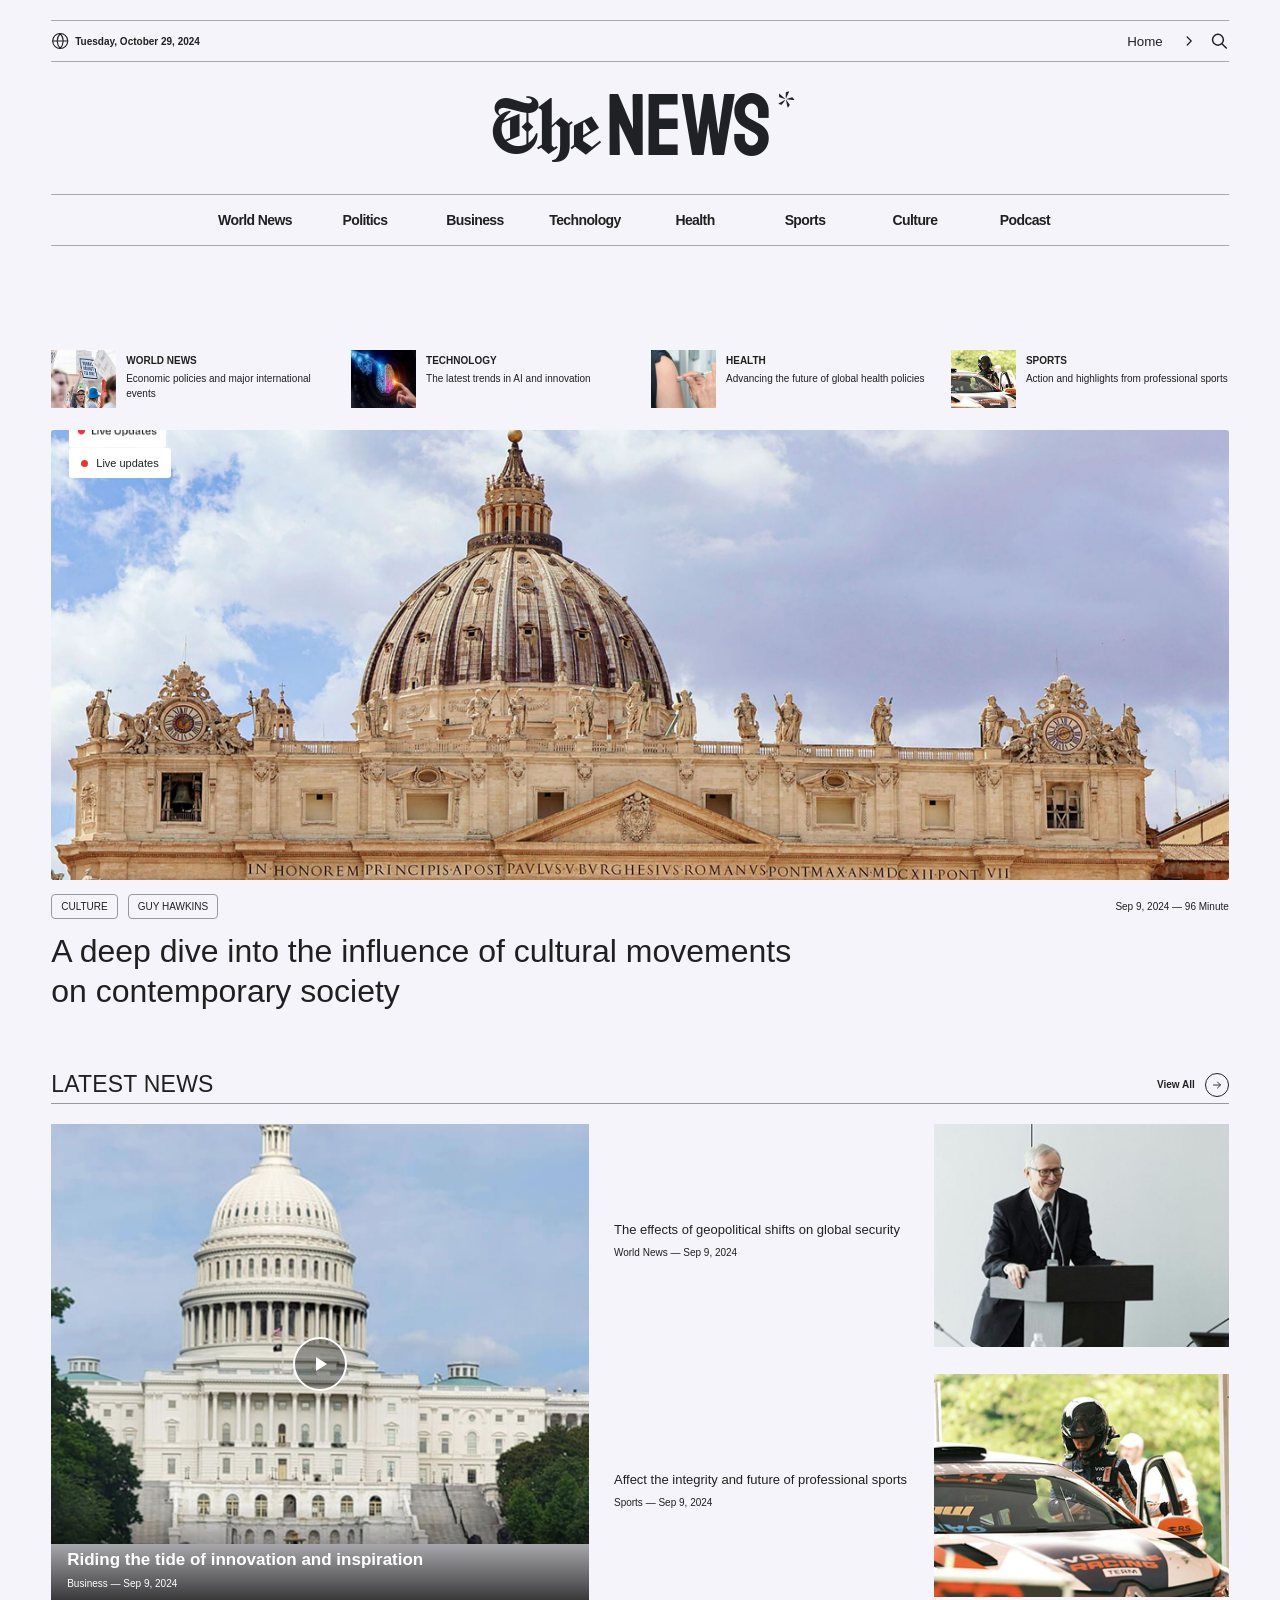
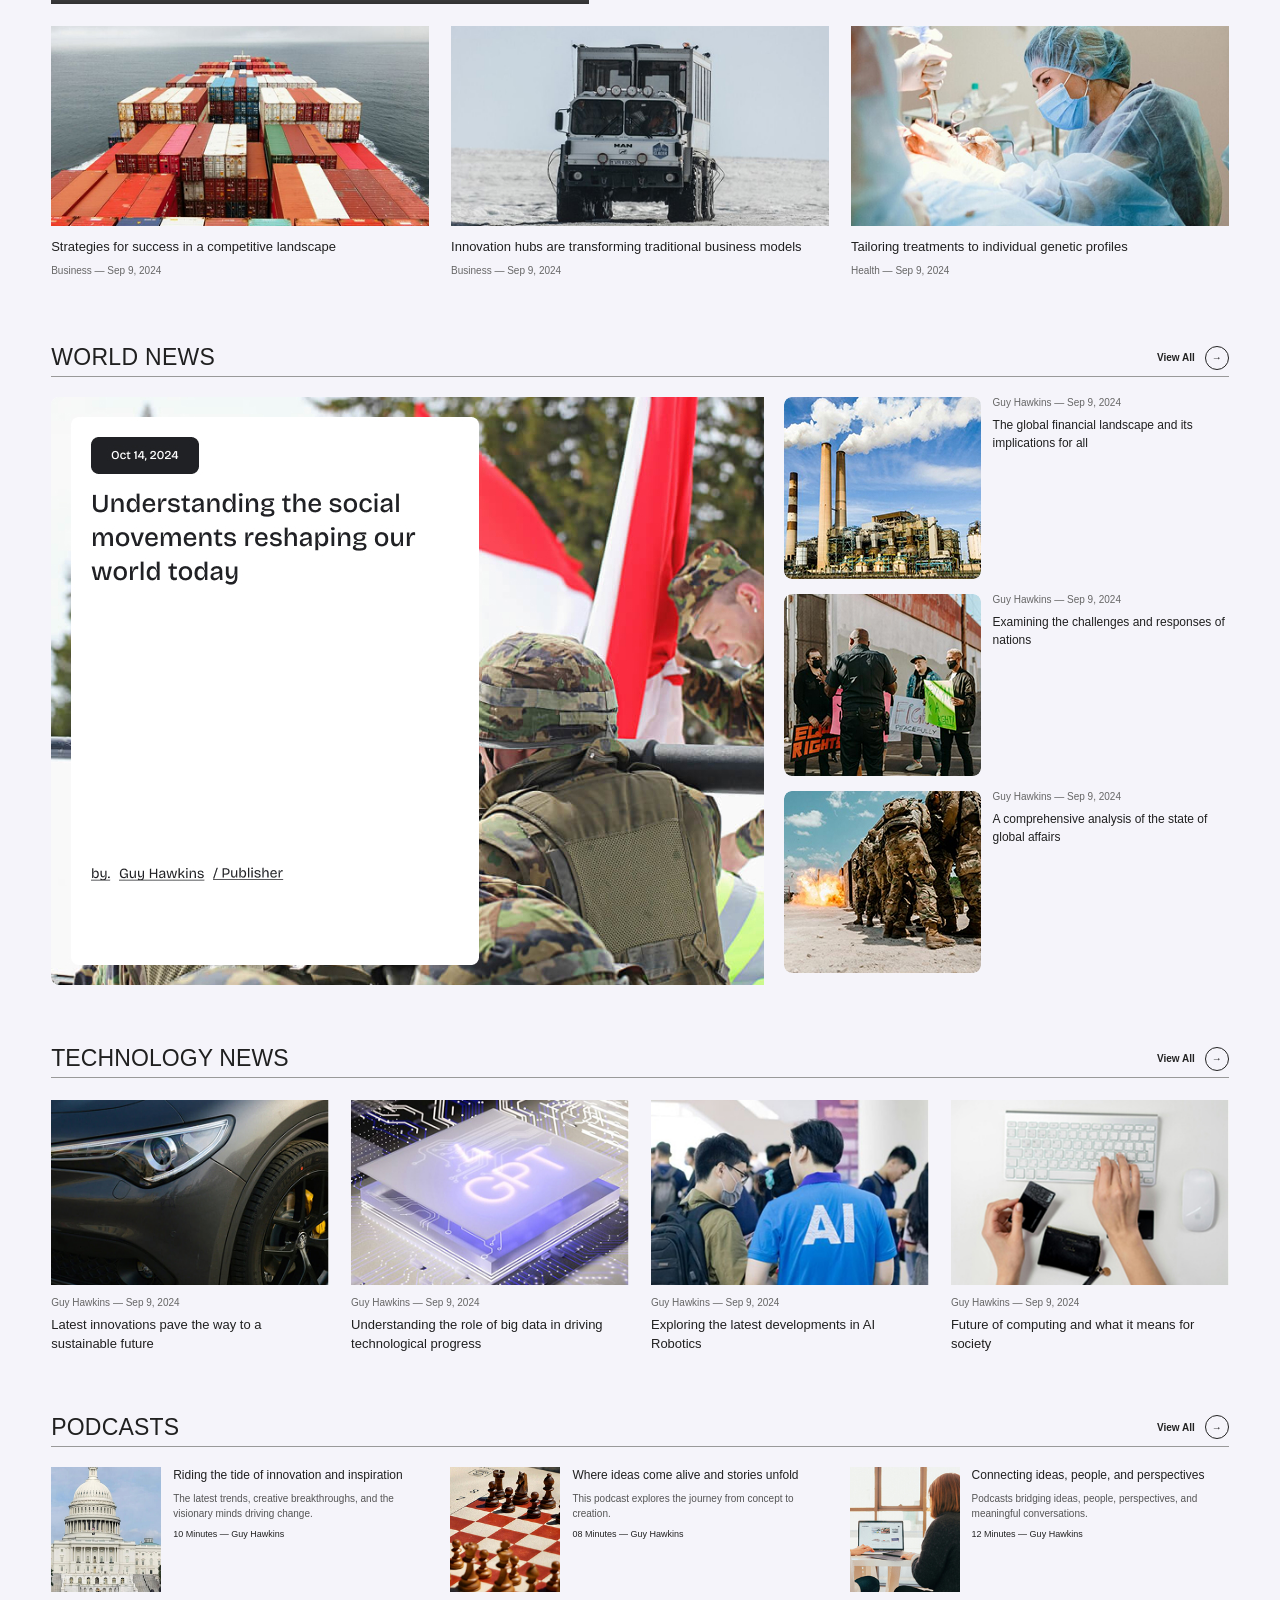
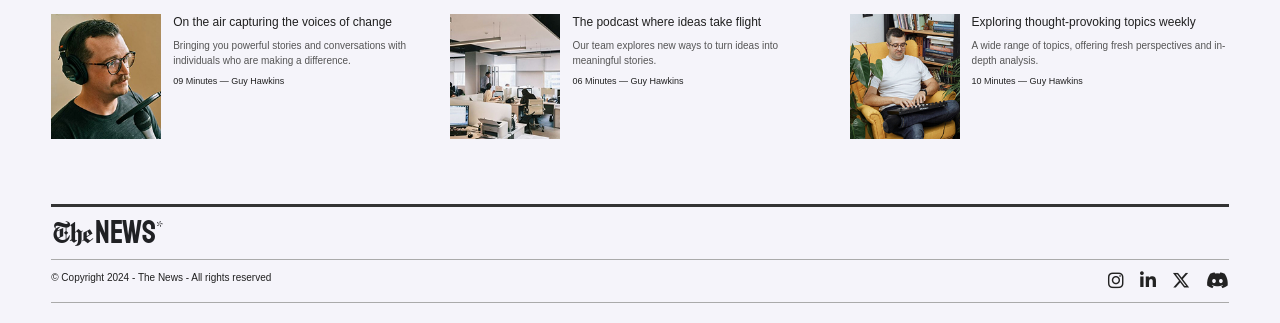
==== commit 3071e3fe: "Implement responsive mobile navigation in index.html" ====
--- a/index.html
+++ b/index.html
@@ -4,7 +4,9 @@
 <head>
     <meta charset="UTF-8">
     <meta name="viewport" content="width=device-width, initial-scale=1.0">
-    <title>The News — Latest Stories</title>
+    <title>The News | Latest News & Headlines</title>
+    <meta name="description" content="Stay informed with the latest news, politics, business, technology, sports, health and culture stories from Nigeria and around the world.">
+    <meta name="description" content="Stay informed with the latest news, politics, business, technology, sports, health and culture stories from Nigeria and around the world.">
     <link rel="stylesheet" href="style.css">
     <link rel="preconnect" href="https://fonts.googleapis.com">
     <link rel="preconnect" href="https://fonts.gstatic.com" crossorigin>
@@ -39,8 +41,9 @@
     <span>Tuesday, October 29, 2024</span>
 </time>
          <div class="top-actions">
-    <button class="menu-button" aria-label="Open menu">
-        <span>Home</span>
+    <button class="menu-button" type="button" aria-label="Open menu" aria-controls="main-navigation" aria-expanded="false">
+        <span class="menu-button-label">Home</span>
+        <span class="menu-icon" aria-hidden="true"><span></span><span></span><span></span></span>
     </button>
 
    <span class="action-arrow" aria-hidden="true">
@@ -76,7 +79,7 @@
         </svg>
     </label>
 
-    <form class="search-form" action="https://www.google.com/search" method="get">
+    <form class="search-form" action="search.html" method="get">
         <input type="search" name="q" placeholder="Search news..." required>
         <button type="submit">Search</button>
     </form>
@@ -95,7 +98,7 @@
     </a>
 </div>
 
-<nav class="main-nav">
+<nav class="main-nav" id="main-navigation">
     <a href="worldnews.html">World News</a>
     <a href="politics.html">Politics</a>
     <a href="business.html">Business</a>
@@ -444,7 +447,9 @@
         <i class="fa-brands fa-discord"></i>
     </a>
 </nav>
+        </div>
     </footer>
 
+    <script src="script.js"></script>
 </body>
 </html>
--- a/style.css
+++ b/style.css
@@ -348,6 +348,7 @@
     margin-bottom: 20px;
 }
 
+.section-heading h1,
 .section-heading h2 {
     font-size: 23px;
     font-weight: 500;
@@ -820,7 +821,8 @@
         font-size: 24px;
     }
 
-    .section-heading h2 {
+    .section-heading h1,
+.section-heading h2 {
         font-size: 19px;
     }
 
@@ -955,7 +957,7 @@
     padding-bottom: 15px;
 }
 
-.politics-section-heading h2 {
+.politics-section-heading h1 {
     margin: 0;
     font-size: 28px;
     font-weight: 700;
@@ -1026,7 +1028,7 @@
     padding-bottom: 15px;
 }
 
-.business-section-heading h2 {
+.business-section-heading h1 {
     margin: 0;
     font-size: 28px;
     font-weight: 700;
@@ -1095,7 +1097,7 @@
     padding-bottom: 15px;
 }
 
-.technology-section-heading h2 {
+.technology-section-heading h1 {
     margin: 0;
     font-size: 28px;
     font-weight: 700;
@@ -1164,7 +1166,7 @@
     padding-bottom: 15px;
 }
 
-.health-section-heading h2 {
+.health-section-heading h1 {
     margin: 0;
     font-size: 28px;
     font-weight: 700;
@@ -1233,7 +1235,7 @@
     padding-bottom: 15px;
 }
 
-.sports-section-heading h2 {
+.sports-section-heading h1 {
     margin: 0;
     font-size: 28px;
     font-weight: 700;
@@ -1302,7 +1304,7 @@
     padding-bottom: 15px;
 }
 
-.culture-section-heading h2 {
+.culture-section-heading h1 {
     margin: 0;
     font-size: 28px;
     font-weight: 700;
@@ -1371,7 +1373,7 @@
     padding-bottom: 15px;
 }
 
-.podcast-section-heading h2 {
+.podcast-section-heading h1 {
     margin: 0;
     font-size: 28px;
     font-weight: 700;
@@ -1723,3 +1725,123 @@
         height: 230px;
     }
 }
+
+
+/* ON-SITE SEARCH RESULTS */
+.search-page-header {
+    width: 92%;
+    max-width: 1200px;
+    margin: 25px auto;
+    padding-bottom: 18px;
+    border-bottom: 1px solid #ddd;
+}
+
+.search-page-logo {
+    display: inline-block;
+    margin-bottom: 18px;
+    color: #202020;
+    font-size: 28px;
+    font-weight: 700;
+    text-decoration: none;
+}
+
+.search-page-header nav {
+    display: flex;
+    flex-wrap: wrap;
+    gap: 16px;
+}
+
+.search-page-header nav a {
+    color: #202020;
+    text-decoration: none;
+}
+
+.search-page-header nav a:hover {
+    color: #e53935;
+}
+
+.search-results-page {
+    width: 92%;
+    max-width: 900px;
+    min-height: 55vh;
+    margin: 55px auto 90px;
+}
+
+.search-results-page > h1 {
+    margin-bottom: 24px;
+    font-size: 34px;
+}
+
+.search-page-form {
+    display: flex;
+    gap: 8px;
+    margin-bottom: 25px;
+}
+
+.search-page-form input {
+    flex: 1;
+    min-width: 0;
+    padding: 12px;
+    border: 1px solid #ccc;
+    font: inherit;
+}
+
+.search-page-form button {
+    padding: 12px 18px;
+    border: 0;
+    background: #e53935;
+    color: #fff;
+    cursor: pointer;
+    font: inherit;
+}
+
+#search-summary {
+    margin: 20px 0;
+    color: #555;
+}
+
+.search-result {
+    padding: 18px 0;
+    border-bottom: 1px solid #ddd;
+}
+
+.search-result-category {
+    margin: 0 0 7px;
+    color: #e53935;
+    font-size: 13px;
+    font-weight: 700;
+    text-transform: uppercase;
+}
+
+.search-result h2 {
+    margin: 0;
+    font-size: 21px;
+    line-height: 1.4;
+}
+
+.search-result h2 a {
+    color: #202020;
+    text-decoration: none;
+}
+
+.search-result h2 a:hover {
+    text-decoration: underline;
+}
+
+@media (max-width: 600px) {
+    .search-results-page {
+        margin-top: 35px;
+    }
+
+    .search-results-page > h1 {
+        font-size: 28px;
+    }
+
+    .search-page-form {
+        flex-direction: column;
+    }
+
+    .search-page-form button {
+        align-self: flex-start;
+    }
+}
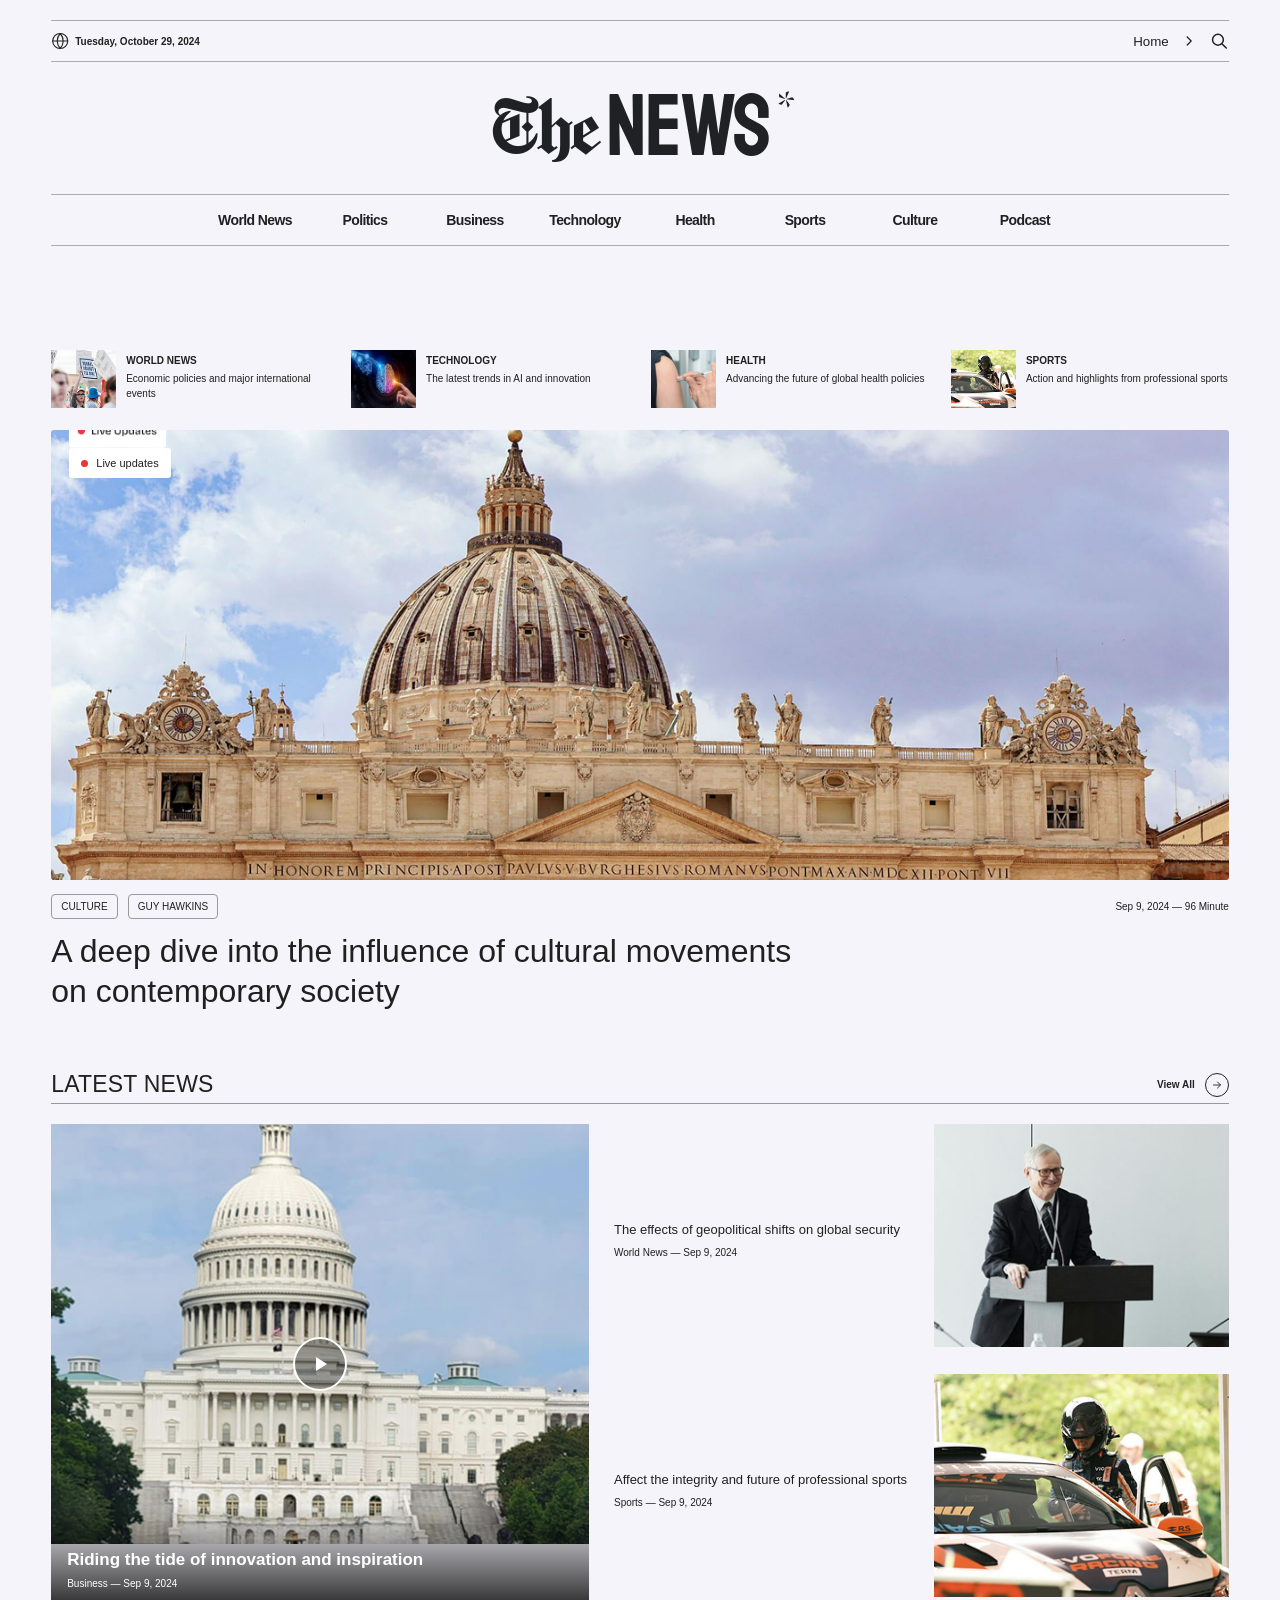
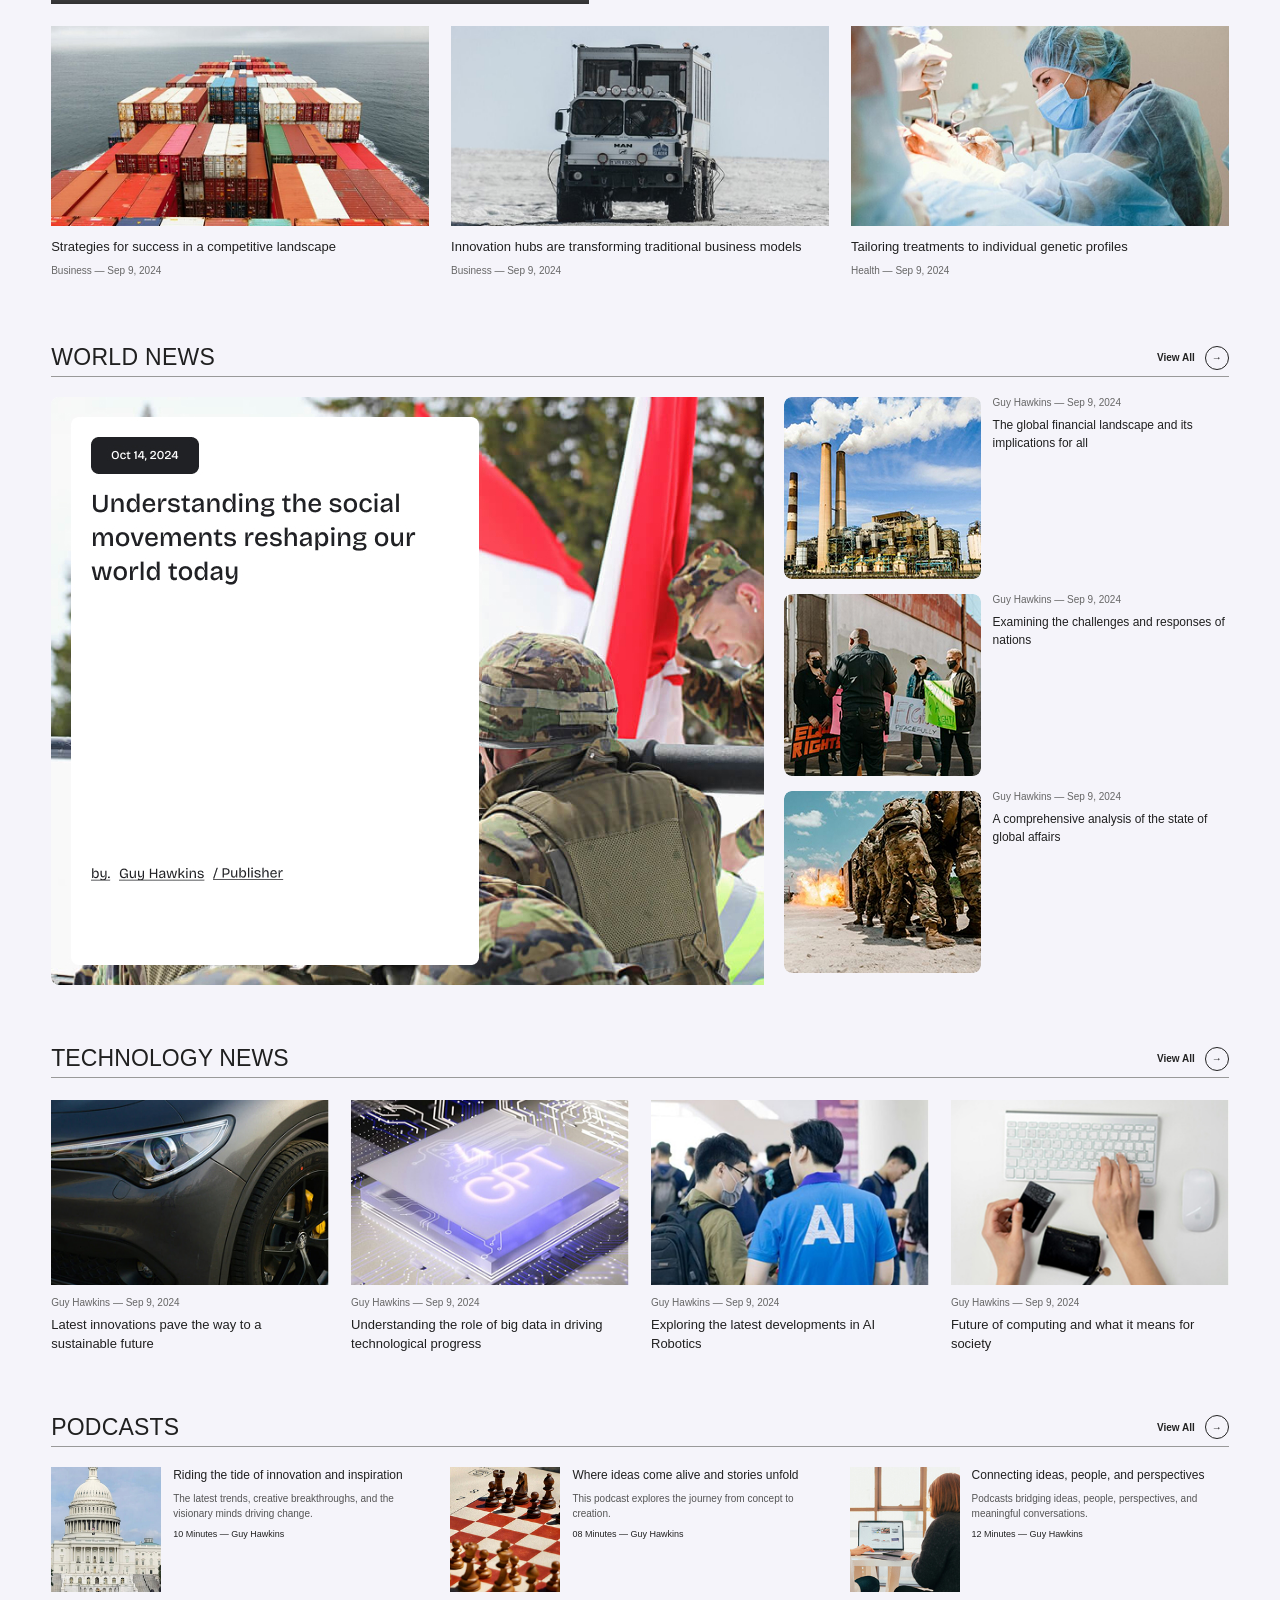
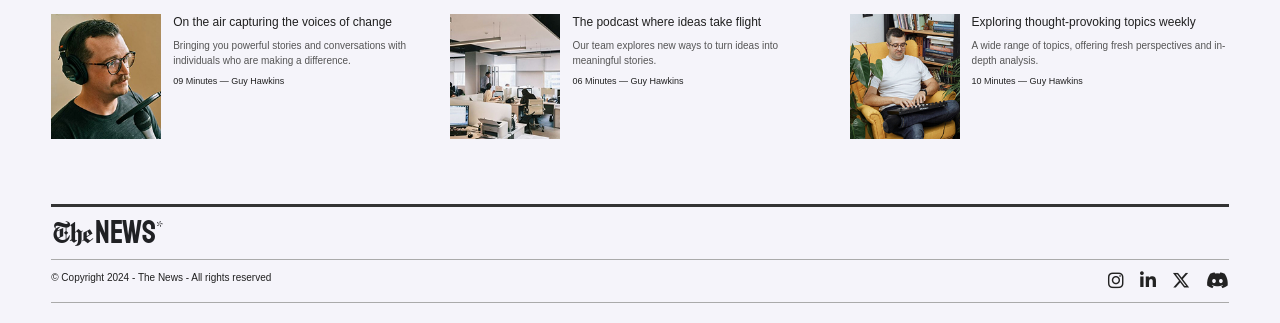
==== commit 3513a2a4: "Convert index.html into the vanilla JavaScript SPA entry point" ====
--- a/index.html
+++ b/index.html
@@ -1,455 +1,19 @@
-
 <!DOCTYPE html>
 <html lang="en">
 <head>
-    <meta charset="UTF-8">
-    <meta name="viewport" content="width=device-width, initial-scale=1.0">
-    <title>The News | Latest News & Headlines</title>
-    <meta name="description" content="Stay informed with the latest news, politics, business, technology, sports, health and culture stories from Nigeria and around the world.">
-    <meta name="description" content="Stay informed with the latest news, politics, business, technology, sports, health and culture stories from Nigeria and around the world.">
-    <link rel="stylesheet" href="style.css">
-    <link rel="preconnect" href="https://fonts.googleapis.com">
-    <link rel="preconnect" href="https://fonts.gstatic.com" crossorigin>
-    <link href="https://fonts.googleapis.com/css2?family=Cormorant+Infant:ital,wght@0,300..700;1,300..700&family=Manufacturing+Consent&family=Staatliches&display=swap" rel="stylesheet">
-    <link
-    rel="stylesheet"
-    href="https://cdnjs.cloudflare.com/ajax/libs/font-awesome/6.7.2/css/all.min.css"
->
+  <meta charset="UTF-8">
+  <meta name="viewport" content="width=device-width, initial-scale=1.0">
+  <meta name="description" content="Stay informed with the latest news, politics, business, technology, sports, health and culture stories from Nigeria and around the world.">
+  <meta name="theme-color" content="#f5f4fa">
+  <title>The News | Latest News & Headlines</title>
+  <link rel="stylesheet" href="style.css">
+  <link rel="preconnect" href="https://fonts.googleapis.com">
+  <link rel="preconnect" href="https://fonts.gstatic.com" crossorigin>
+  <link href="https://fonts.googleapis.com/css2?family=Cormorant+Infant:ital,wght@0,300..700;1,300..700&family=Manufacturing+Consent&family=Staatliches&display=swap" rel="stylesheet">
+  <link rel="stylesheet" href="https://cdnjs.cloudflare.com/ajax/libs/font-awesome/6.7.2/css/all.min.css">
 </head>
 <body>
-
-    <!-- HEADER -->
-    <header class="site-header">
-        <div class="top-bar">
-            <time class="date-info" datetime="2024-10-29">
-    <svg
-        xmlns="http://www.w3.org/2000/svg"
-        width="18"
-        height="18"
-        viewBox="0 0 24 24"
-        fill="none"
-        stroke="currentColor"
-        stroke-width="1.5"
-        stroke-linecap="round"
-        stroke-linejoin="round"
-        aria-hidden="true"
-    >
-        <circle cx="12" cy="12" r="10"></circle>
-        <path d="M2 12h20"></path>
-        <path d="M12 2a15.3 15.3 0 0 1 4 10 15.3 15.3 0 0 1-4 10 15.3 15.3 0 0 1-4-10 15.3 15.3 0 0 1 4-10z"></path>
-    </svg>
-    <span>Tuesday, October 29, 2024</span>
-</time>
-         <div class="top-actions">
-    <button class="menu-button" type="button" aria-label="Open menu" aria-controls="main-navigation" aria-expanded="false">
-        <span class="menu-button-label">Home</span>
-        <span class="menu-icon" aria-hidden="true"><span></span><span></span><span></span></span>
-    </button>
-
-   <span class="action-arrow" aria-hidden="true">
-    <svg
-        xmlns="http://www.w3.org/2000/svg"
-        width="16"
-        height="16"
-        viewBox="0 0 24 24"
-        fill="none"
-        stroke="currentColor"
-        stroke-width="1.8"
-        stroke-linecap="round"
-        stroke-linejoin="round"
-    >
-        <path d="m9 18 6-6-6-6"></path>
-    </svg>
-</span>
-
-   
-
-
-<div class="search-container">
-    <input type="checkbox" id="search-toggle" class="search-toggle">
-
-    <label for="search-toggle" class="search-button" aria-label="Open or close search">
-        <svg xmlns="http://www.w3.org/2000/svg"
-             width="20" height="20" viewBox="0 0 24 24"
-             fill="none" stroke="currentColor" stroke-width="1.8"
-             stroke-linecap="round" stroke-linejoin="round"
-             aria-hidden="true">
-            <circle cx="10.5" cy="10.5" r="6.5"></circle>
-            <path d="m15.5 15.5 5 5"></path>
-        </svg>
-    </label>
-
-    <form class="search-form" action="search.html" method="get">
-        <input type="search" name="q" placeholder="Search news..." required>
-        <button type="submit">Search</button>
-    </form>
-</div>
-
-
-
-
-</div>
-        </div>
-         <div class="logo">
-    <a href="index.html" aria-label="The NEWS home">
-        <span class="logo-the">The</span>
-        <span class="logo-news">NEWS</span>
-        <span class="logo-star" aria-hidden="true">*</span>
-    </a>
-</div>
-
-<nav class="main-nav" id="main-navigation">
-    <a href="worldnews.html">World News</a>
-    <a href="politics.html">Politics</a>
-    <a href="business.html">Business</a>
-    <a href="technology.html">Technology</a>
-    <a href="health.html">Health</a>
-    <a href="sports.html">Sports</a>
-    <a href="culture.html">Culture</a>
-    <a href="podcast.html">Podcast</a>
-    
-</nav>
-</header>
-
-    <main class="page-container">
-
-        <!-- CATEGORY SHORTCUTS -->
-        <section class="category-strip">
-            <a class="category-item" href="#">
-                <img src="Images/66daa00a9ca7528191cd8a14_news-thumb-05.jpg" alt="World news">
-                <div>
-                    <h3>WORLD NEWS</h3>
-                    <p>Economic policies and major international events</p>
-                </div>
-            </a>
-
-            <a class="category-item" href="#">
-                <img src="Images/e8696c24b7bc5a2d4348e6b1ec97bf339b0255cb (2).png" alt="Technology">
-                <div>
-                    <h3>TECHNOLOGY</h3>
-                    <p>The latest trends in AI and innovation</p>
-                </div>
-            </a>
-
-            <a class="category-item" href="#">
-                <img src="Images/Frame 23 (3).jpg" alt="Health">
-                <div>
-                    <h3>HEALTH</h3>
-                    <p>Advancing the future of global health policies</p>
-                </div>
-            </a>
-
-            <a class="category-item" href="#">
-                <img src="Images/66daa00a9ca7528191cd8a14_news-thumb-05.jpg.jpg" alt="Sports">
-                <div>
-                    <h3>SPORTS</h3>
-                    <p>Action and highlights from professional sports</p>
-                </div>
-            </a>
-        </section>
-
-       
-<!-- FEATURED STORY -->
-
-
-<a href="./culturepage.html" class="featured-story-link">
-
-    <article class="featured-story">
-
-        <div class="hero-image">
-            <img
-                src="Images/66de9b19c334563cf4036aa2_news-main-14-p-2000.jpg.jpg"
-                alt="St Peter's Basilica"
-            >
-
-            <span class="live-label">
-                <i></i>
-                Live updates
-            </span>
-        </div>
-
-        <div class="story-meta">
-            <span>CULTURE</span>
-            <span>GUY HAWKINS</span>
-            <span><time datetime="2024-09-09">Sep 9, 2024</time> — 96 Minute</span>
-        </div>
-
-        <h1>
-            A deep dive into the influence of cultural movements
-            on contemporary society
-        </h1>
-
-    </article>
-
-</a>
-
-        <!-- LATEST NEWS -->
-        <section class="news-section">
-            <header class="section-heading latest-news-heading">
-                <h2>LATEST NEWS</h2>
-      <a href="#" class="view-all">
-    View All
-    <span class="view-all-arrow" aria-hidden="true">
-        <svg xmlns="http://www.w3.org/2000/svg"
-             width="16"
-             height="16"
-             viewBox="0 0 24 24"
-             fill="none"
-             stroke="currentColor"
-             stroke-width="1.8"
-             stroke-linecap="round"
-             stroke-linejoin="round">
-            <path d="M5 12h14"></path>
-            <path d="m13 6 6 6-6 6"></path>
-        </svg>
-    </span>
-</a>
-            </header>
-
-            <div class="latest-layout">
-               <article class="lead-story">
-    <div class="lead-story-image">
-        <img src="Images/66dafef1e887710287f915ae_podcast-thumb-03.jpg.jpg" alt="United States Capitol">
-
-        <span class="video-play-icon" aria-label="Play video">
-            <svg xmlns="http://www.w3.org/2000/svg"
-                 width="24"
-                 height="24"
-                 viewBox="0 0 24 24"
-                 fill="currentColor">
-                <path d="M8 5v14l11-7z"></path>
-            </svg>
-        </span>
-    </div>
-
-    <div class="image-caption">
-        <h3>Riding the tide of innovation and inspiration</h3>
-        <p>Business — <time datetime="2024-09-09">Sep 9, 2024</time></p>
-    </div>
-</article>
-                <div class="middle-stories">
-                    <article>
-                        <h3>The effects of geopolitical shifts on global security</h3>
-                        <p>World News — <time datetime="2024-09-09">Sep 9, 2024</time></p>
-                    </article>
-                    <article>
-                        <h3>Affect the integrity and future of professional sports</h3>
-                        <p>Sports — <time datetime="2024-09-09">Sep 9, 2024</time></p>
-                    </article>
-                </div>
-
-                <div class="side-stories">
-                    <article>
-                        <img src="Images/66da9dc10e3d938ff67d6973_news-thumb-01-p-500.jpg.jpg" alt="Political speaker">
-                        <!-- <h3>Leadership and the future of public policy</h3> -->
-                    </article>
-                    <article>
-                        <img src="Images/66da9dc10e3d938ff67d6973_news-thumb-01-p-500.jpg (1).jpg" alt="Motorsport">
-                        <!-- <h3>Inside the world of professional racing</h3> -->
-                    </article>
-                </div>
-            </div>
-
-            <div class="three-stories">
-                <article class="small-story">
-                    <img src="Images/66da9f082769115a30bf4133_news-thumb-03-p-800.jpg.jpg" alt="Cargo ship">
-                    <h3>Strategies for success in a competitive landscape</h3>
-                    <p>Business — <time datetime="2024-09-09">Sep 9, 2024</time></p>
-                </article>
-
-                <article class="small-story">
-                    <img src="Images/66da9f082769115a30bf4133_news-thumb-03-p-800.jpg (1).jpg" alt="Heavy vehicle">
-                    <h3>Innovation hubs are transforming traditional business models</h3>
-                    <p>Business — <time datetime="2024-09-09">Sep 9, 2024</time></p>
-                </article>
-
-                <article class="small-story">
-                    <img src="Images/66da9f082769115a30bf4133_news-thumb-03-p-800.jpg (2).jpg" alt="Surgeon in an operating room">
-                    <h3>Tailoring treatments to individual genetic profiles</h3>
-                    <p>Health — <time datetime="2024-09-09">Sep 9, 2024</time></p>
-                </article>
-            </div>
-        </section>
-
-        <!-- WORLD NEWS -->
-        <section class="news-section">
-            <header class="section-heading world-news-heading">
-                <h2>WORLD NEWS</h2>
-                <a href="#" class="view-all">
-    View All
-    <span class="view-all-arrow">→</span>
-</a>
-            </header>
-
-            <div class="world-layout">
-                <article class="world-feature">
-                    <img src="Images/67076a16bb0fa3c3787fccd0_news-thumb-19.jpg (2).jpg" alt="International news">
-                    <!-- <div class="world-overlay"> -->
-                        <!-- <span>Oct 14, 2024</span> -->
-                        <!-- <h3>Understanding the social movements reshaping our world today</h3> -->
-                        <!-- <p>By Guy Hawkins</p> -->
-                    <!-- </div> -->
-                </article>
-
-                <div class="world-side">
-                    <article>
-                        <img src="Images/Frame 76.jpg" alt="Industrial economy">
-                        <div>
-                            <p>Guy Hawkins — <time datetime="2024-09-09">Sep 9, 2024</time></p>
-                            <h3>The global financial landscape and its implications for all</h3>
-                        </div>
-                    </article>
-
-                    <article>
-                        <img src="Images/Frame 76 (1).jpg" alt="International leaders">
-                        <div>
-                            <p>Guy Hawkins — <time datetime="2024-09-09">Sep 9, 2024</time></p>
-                            <h3>Examining the challenges and responses of nations</h3>
-                        </div>
-                    </article>
-
-                    <article>
-                        <img src="Images/Frame 76 (2).jpg" alt="Global affairs">
-                        <div>
-                            <p>Guy Hawkins — <time datetime="2024-09-09">Sep 9, 2024</time></p>
-                            <h3>A comprehensive analysis of the state of global affairs</h3>
-                        </div>
-                    </article>
-                </div>
-            </div>
-        </section>
-
-        <!-- TECHNOLOGY -->
-        <section class="news-section">
-            <header class="section-heading technology-news-heading">
-                <h2>TECHNOLOGY NEWS</h2>
-                <a href="#" class="view-all">
-    View All
-    <span class="view-all-arrow">→</span>
-</a>
-            </header>
-
-            <div class="technology-news-grid">
-                <article class="small-story">
-                    <img src="Images/Frame 92.jpg" alt="Electric car">
-                    <p>Guy Hawkins — <time datetime="2024-09-09">Sep 9, 2024</time></p>
-                    <h3>Latest innovations pave the way to a sustainable future</h3>
-                </article>
-
-                <article class="small-story">
-                    <img src="Images/Frame 92 (1).jpg" alt="AI processor">
-                    <p>Guy Hawkins — <time datetime="2024-09-09">Sep 9, 2024</time></p>
-                    <h3>Understanding the role of big data in driving technological progress</h3>
-                </article>
-
-                <article class="small-story">
-                    <img src="Images/Frame 92 (2).jpg" alt="Robotics team">
-                    <p>Guy Hawkins — <time datetime="2024-09-09">Sep 9, 2024</time></p>
-                    <h3>Exploring the latest developments in AI Robotics</h3>
-                </article>
-
-                <article class="small-story">
-                    <img src="Images/Frame 92 (3).jpg" alt="Computer keyboard">
-                    <p>Guy Hawkins — <time datetime="2024-09-09">Sep 9, 2024</time></p>
-                    <h3>Future of computing and what it means for society</h3>
-                </article>
-            </div>
-        </section>
-
-        <!-- PODCASTS -->
-        <section class="news-section">
-            <header class="section-heading podcast-heading">
-                <h2>PODCASTS</h2>
-               <a href="#" class="view-all">
-    View All
-    <span class="view-all-arrow">→</span>
-</a>
-            </header>
-
-            <div class="podcast-grid">
-                <article class="podcast-card">
-                    <img src="Images/66dafef1e887710287f915ae_podcast-thumb-03.jpg.jpg" alt="Podcast episode">
-                    <div>
-                        <h3>Riding the tide of innovation and inspiration</h3>
-                        <p>The latest trends, creative breakthroughs, and the visionary minds driving change.</p>
-                        <small>10 Minutes — Guy Hawkins</small>
-                    </div>
-                </article>
-
-                <article class="podcast-card">
-                    <img src="Images/66dafef1e887710287f915ae_podcast-thumb-03-p-500.jpg (2).jpg" alt="Chess board">
-                    <div>
-                        <h3>Where ideas come alive and stories unfold</h3>
-                        <p>This podcast explores the journey from concept to creation.</p>
-                        <small>08 Minutes — Guy Hawkins</small>
-                    </div>
-                </article>
-
-                <article class="podcast-card">
-                    <img src="Images/66dafef1e887710287f915ae_podcast-thumb-03-p-500.jpg (4).jpg" alt="Creative workspace">
-                    <div>
-                        <h3>Connecting ideas, people, and perspectives</h3>
-                        <p>Podcasts bridging ideas, people, perspectives, and meaningful conversations.</p>
-                        <small>12 Minutes — Guy Hawkins</small>
-                    </div>
-                </article>
-
-                <article class="podcast-card">
-                    <img src="Images/66dafef1e887710287f915ae_podcast-thumb-03-p-500.jpg (1).jpg" alt="Podcast presenter">
-                    <div>
-                        <h3>On the air capturing the voices of change</h3>
-                        <p>Bringing you powerful stories and conversations with individuals who are making a difference.</p>
-                        <small>09 Minutes — Guy Hawkins</small>
-                    </div>
-                </article>
-
-                <article class="podcast-card">
-                    <img src="Images/66dafef1e887710287f915ae_podcast-thumb-03-p-500.jpg (3).jpg" alt="Recording studio">
-                    <div>
-                        <h3>The podcast where ideas take flight</h3>
-                        <p>Our team explores new ways to turn ideas into meaningful stories.</p>
-                        <small>06 Minutes — Guy Hawkins</small>
-                    </div>
-                </article>
-
-                <article class="podcast-card">
-                    <img src="Images/66dafef1e887710287f915ae_podcast-thumb-03-p-500.jpg (5).jpg" alt="Person reading">
-                    <div>
-                        <h3>Exploring thought-provoking topics weekly</h3>
-                        <p>A wide range of topics, offering fresh perspectives and in-depth analysis.</p>
-                        <small>10 Minutes — Guy Hawkins</small>
-                    </div>
-                </article>
-            </div>
-        </section>
-
-    </main>
-
-    <!-- FOOTER -->
-    <footer class="site-footer">
-        <a href="index.html" class="footer-logo" aria-label="The NEWS home"><span class="logo-the">The</span><span class="logo-news">NEWS</span><span class="logo-star" aria-hidden="true">*</span></a>
-        <div class="footer-bottom">
-            <p>© Copyright 2024 - The News - All rights reserved</p>
-          <nav class="social-links" aria-label="Social media">
-    <a href="https://www.instagram.com/" target="_blank" rel="noopener noreferrer" aria-label="Instagram">
-        <i class="fa-brands fa-instagram"></i>
-    </a>
-
-    <a href="https://www.linkedin.com/" target="_blank" rel="noopener noreferrer" aria-label="LinkedIn">
-        <i class="fa-brands fa-linkedin-in"></i>
-    </a>
-
-    <a href="https://x.com/" target="_blank" rel="noopener noreferrer" aria-label="Twitter">
-        <i class="fa-brands fa-x-twitter"></i>
-    </a>
-
-    <a href="https://discord.com/" target="_blank" rel="noopener noreferrer" aria-label="Discord">
-        <i class="fa-brands fa-discord"></i>
-    </a>
-</nav>
-        </div>
-    </footer>
-
-    <script src="script.js"></script>
+  <div id="app"></div>
+  <script type="module" src="js/app.js"></script>
 </body>
 </html>
--- a/style.css
+++ b/style.css
@@ -105,6 +105,26 @@
     cursor: pointer;
     height: 23px;
     /* width: 69px; */
+}
+
+.menu-button-label {
+    display: inline;
+}
+
+.menu-icon {
+    display: none;
+    width: 22px;
+    flex-direction: column;
+    gap: 5px;
+}
+
+.menu-icon span {
+    display: block;
+    width: 100%;
+    height: 2px;
+    border-radius: 2px;
+    background: currentColor;
+    transition: transform 0.25s ease, opacity 0.25s ease;
 }
 
 .action-arrow {
@@ -786,12 +806,53 @@
         margin-left: -2px;
     }
 
+    .menu-button {
+        width: 32px;
+        height: 32px;
+    }
+
+    .menu-button-label {
+        display: none;
+    }
+
+    .menu-icon {
+        display: flex;
+    }
+
+    .menu-button[aria-expanded="true"] .menu-icon span:first-child {
+        transform: translateY(7px) rotate(45deg);
+    }
+
+    .menu-button[aria-expanded="true"] .menu-icon span:nth-child(2) {
+        opacity: 0;
+    }
+
+    .menu-button[aria-expanded="true"] .menu-icon span:last-child {
+        transform: translateY(-7px) rotate(-45deg);
+    }
+
     .main-nav {
+        display: none;
         height: auto;
-        padding: 12px 0;
-        gap: 12px;
-        flex-wrap: wrap;
-        font-size: 10px;
+        padding: 10px 0 16px;
+        gap: 0;
+        flex-direction: column;
+        align-items: stretch;
+        border-top: 1px solid #aaa;
+        font-size: 14px;
+    }
+
+    .main-nav.is-open {
+        display: flex;
+    }
+
+    .main-nav a {
+        width: 100%;
+        min-height: 42px;
+        justify-content: flex-start;
+        padding: 0 12px;
+        font-size: 14px;
+        border-bottom: 1px solid #e1e1e1;
     }
 
     .page-container {
@@ -1845,3 +1906,79 @@
         align-self: flex-start;
     }
 }
+
+/* LOAD MORE BUTTON */
+.load-more-button {
+    display: block;
+    margin: 35px auto 10px;
+    padding: 12px 30px;
+    border: 1px solid #222;
+    border-radius: 3px;
+    background: #222;
+    color: #fff;
+    font: inherit;
+    font-size: 14px;
+    cursor: pointer;
+    transition: background-color 0.2s ease, color 0.2s ease;
+}
+
+.load-more-button:hover {
+    background: #e53935;
+    border-color: #e53935;
+}
+
+.load-more-button:focus-visible {
+    outline: 3px solid #e53935;
+    outline-offset: 3px;
+}
+
+[hidden] {
+    display: none !important;
+}
+
+/* BACK TO TOP BUTTON */
+.back-to-top {
+    position: fixed;
+    right: 25px;
+    bottom: 25px;
+    z-index: 999;
+    width: 44px;
+    height: 44px;
+    border: 0;
+    border-radius: 50%;
+    background: #222;
+    color: #fff;
+    font-size: 24px;
+    line-height: 1;
+    cursor: pointer;
+    opacity: 0;
+    visibility: hidden;
+    pointer-events: none;
+    transform: translateY(10px);
+    transition: opacity 0.2s ease, visibility 0.2s ease, transform 0.2s ease, background-color 0.2s ease;
+}
+
+.back-to-top.is-visible {
+    opacity: 1;
+    visibility: visible;
+    pointer-events: auto;
+    transform: translateY(0);
+}
+
+.back-to-top:hover {
+    background: #e53935;
+}
+
+.back-to-top:focus-visible {
+    outline: 3px solid #e53935;
+    outline-offset: 3px;
+}
+
+@media (max-width: 600px) {
+    .back-to-top {
+        right: 16px;
+        bottom: 16px;
+        width: 40px;
+        height: 40px;
+    }
+}
